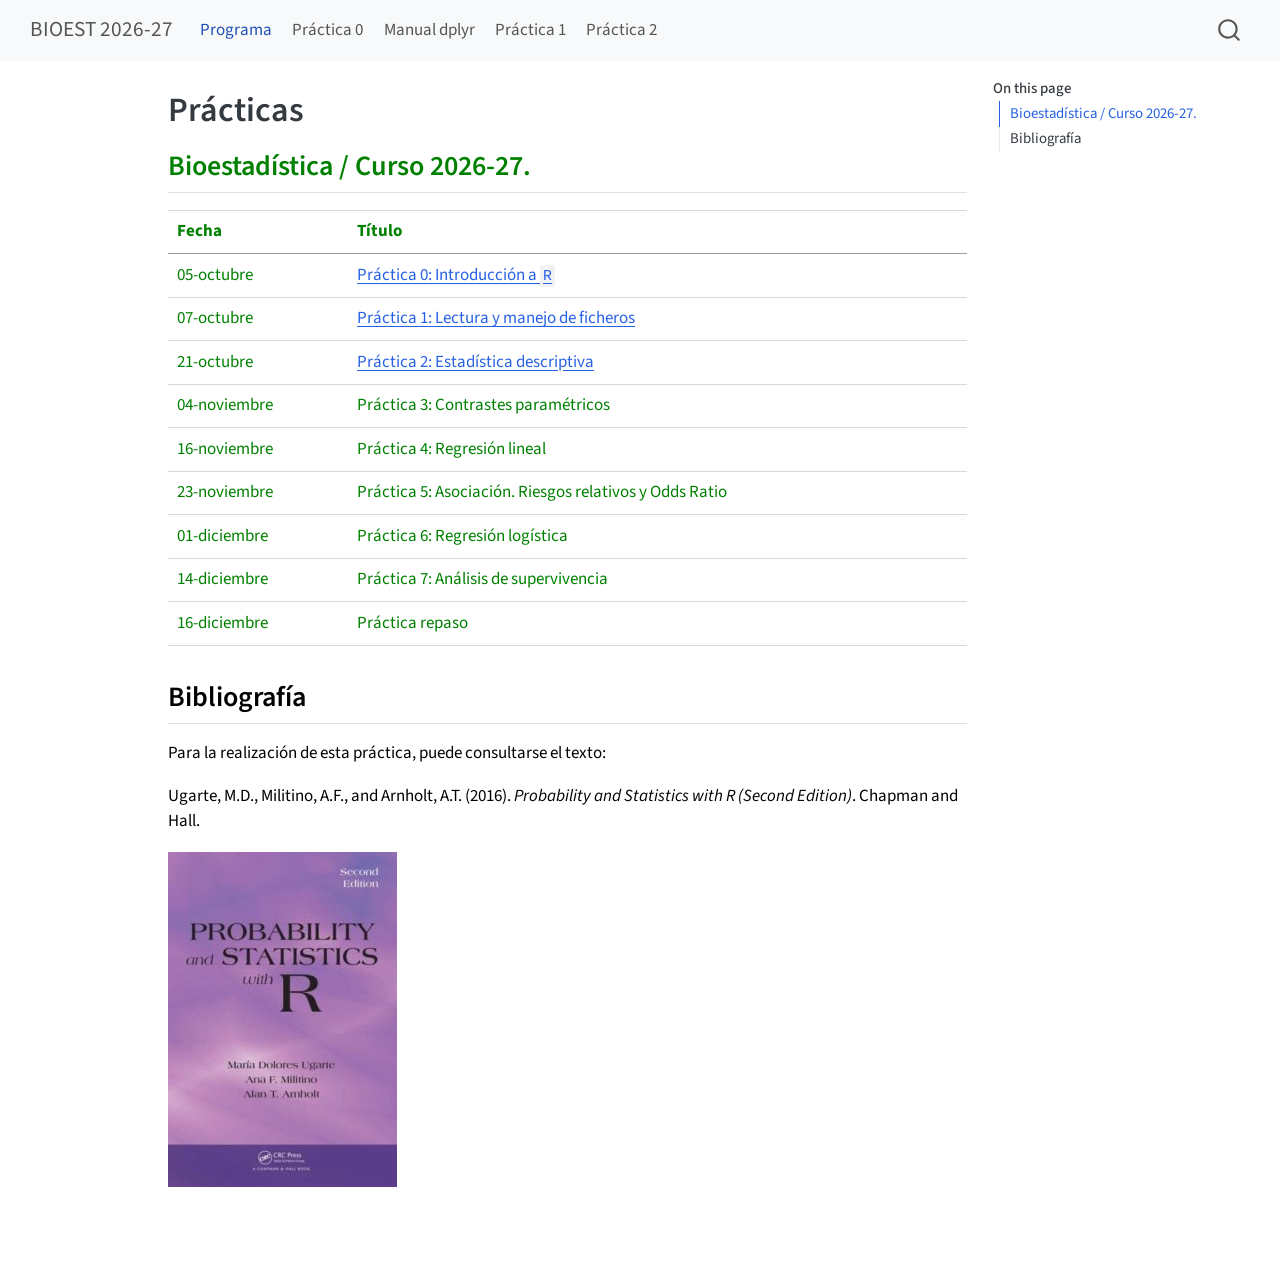
==== docs/index.html @ a9357bb7 "P2: Soluciones completas" ====
<!DOCTYPE html>
<html xmlns="http://www.w3.org/1999/xhtml" lang="en" xml:lang="en"><head>

<meta charset="utf-8">
<meta name="generator" content="quarto-1.9.38">

<meta name="viewport" content="width=device-width, initial-scale=1.0, user-scalable=yes">


<title>Prácticas – BIOEST 2026-27</title>
<style>
/* Default styles provided by pandoc.
** See https://pandoc.org/MANUAL.html#variables-for-html for config info.
*/
code{white-space: pre-wrap;}
span.smallcaps{font-variant: small-caps;}
div.columns{display: flex; gap: min(4vw, 1.5em);}
div.column{flex: auto; overflow-x: auto;}
div.hanging-indent{margin-left: 1.5em; text-indent: -1.5em;}
ul.task-list{list-style: none;}
ul.task-list li input[type="checkbox"] {
  width: 0.8em;
  margin: 0 0.8em 0.2em -1em; /* quarto-specific, see https://github.com/quarto-dev/quarto-cli/issues/4556 */ 
  vertical-align: middle;
}
</style>


<script src="site_libs/quarto-nav/quarto-nav.js"></script>
<script src="site_libs/quarto-nav/headroom.min.js"></script>
<script src="site_libs/clipboard/clipboard.min.js"></script>
<script src="site_libs/quarto-search/autocomplete.umd.js"></script>
<script src="site_libs/quarto-search/fuse.min.js"></script>
<script src="site_libs/quarto-search/quarto-search.js"></script>
<meta name="quarto:offset" content="./">
<script src="site_libs/quarto-html/quarto.js" type="module"></script>
<script src="site_libs/quarto-html/tabsets/tabsets.js" type="module"></script>
<script src="site_libs/quarto-html/popper.min.js"></script>
<script src="site_libs/quarto-html/tippy.umd.min.js"></script>
<script src="site_libs/quarto-html/anchor.min.js"></script>
<link href="site_libs/quarto-html/tippy.css" rel="stylesheet">
<link href="site_libs/quarto-html/quarto-syntax-highlighting-15634bcf2e68342d4ad2dfa704d543f6.css" rel="stylesheet" id="quarto-text-highlighting-styles">
<script src="site_libs/bootstrap/bootstrap.min.js"></script>
<link href="site_libs/bootstrap/bootstrap-icons.css" rel="stylesheet">
<link href="site_libs/bootstrap/bootstrap-a0f9fd0d421825b736dc1bbcbcba2219.min.css" rel="stylesheet" append-hash="true" id="quarto-bootstrap" data-mode="light">
<script id="quarto-search-options" type="application/json">{
  "location": "navbar",
  "copy-button": false,
  "collapse-after": 3,
  "panel-placement": "end",
  "type": "overlay",
  "limit": 50,
  "keyboard-shortcut": [
    "f",
    "/",
    "s"
  ],
  "show-item-context": false,
  "language": {
    "search-no-results-text": "No results",
    "search-matching-documents-text": "matching documents",
    "search-copy-link-title": "Copy link to search",
    "search-hide-matches-text": "Hide additional matches",
    "search-more-match-text": "more match in this document",
    "search-more-matches-text": "more matches in this document",
    "search-clear-button-title": "Clear",
    "search-text-placeholder": "",
    "search-detached-cancel-button-title": "Cancel",
    "search-submit-button-title": "Submit",
    "search-label": "Search"
  }
}</script>


<link rel="stylesheet" href="styles.css">
</head>

<body class="nav-fixed quarto-light">

<div id="quarto-search-results"></div>
  <header id="quarto-header" class="headroom fixed-top">
    <nav class="navbar navbar-expand-lg " data-bs-theme="dark">
      <div class="navbar-container container-fluid">
      <div class="navbar-brand-container mx-auto">
    <a class="navbar-brand" href="./index.html">
    <span class="navbar-title">BIOEST 2026-27</span>
    </a>
  </div>
            <div id="quarto-search" class="" title="Search"></div>
          <button class="navbar-toggler" type="button" data-bs-toggle="collapse" data-bs-target="#navbarCollapse" aria-controls="navbarCollapse" role="menu" aria-expanded="false" aria-label="Toggle navigation" onclick="if (window.quartoToggleHeadroom) { window.quartoToggleHeadroom(); }">
  <span class="navbar-toggler-icon"></span>
</button>
          <div class="collapse navbar-collapse" id="navbarCollapse">
            <ul class="navbar-nav navbar-nav-scroll me-auto">
  <li class="nav-item">
    <a class="nav-link active" href="./index.html" aria-current="page"> 
<span class="menu-text">Programa</span></a>
  </li>  
  <li class="nav-item">
    <a class="nav-link" href="./Practica0.html"> 
<span class="menu-text">Práctica 0</span></a>
  </li>  
  <li class="nav-item">
    <a class="nav-link" href="./Manual_dplyr.html"> 
<span class="menu-text">Manual dplyr</span></a>
  </li>  
  <li class="nav-item">
    <a class="nav-link" href="./Practica1.html"> 
<span class="menu-text">Práctica 1</span></a>
  </li>  
  <li class="nav-item">
    <a class="nav-link" href="./Practica2.html"> 
<span class="menu-text">Práctica 2</span></a>
  </li>  
</ul>
          </div> <!-- /navcollapse -->
            <div class="quarto-navbar-tools">
</div>
      </div> <!-- /container-fluid -->
    </nav>
</header>
<!-- content -->
<div id="quarto-content" class="quarto-container page-columns page-rows-contents page-layout-article page-navbar">
<!-- sidebar -->
<!-- margin-sidebar -->
    <div id="quarto-margin-sidebar" class="sidebar margin-sidebar">
        <nav id="TOC" role="doc-toc" class="toc-active">
    <h2 id="toc-title">On this page</h2>
   
  <ul>
  <li><a href="#bioestadística-curso-2026-27." id="toc-bioestadística-curso-2026-27." class="nav-link active" data-scroll-target="#bioestadística-curso-2026-27.">Bioestadística / Curso 2026-27.</a></li>
  <li><a href="#bibliografía" id="toc-bibliografía" class="nav-link" data-scroll-target="#bibliografía">Bibliografía</a></li>
  </ul>
</nav>
    </div>
<!-- main -->
<main class="content" id="quarto-document-content">

<header id="title-block-header" class="quarto-title-block default">
<div class="quarto-title">
<h1 class="title">Prácticas</h1>
</div>



<div class="quarto-title-meta">

    
  
    
  </div>
  


</header>


<section id="bioestadística-curso-2026-27." class="level2" style="color: green">
<h2 style="color: green" class="anchored" data-anchor-id="bioestadística-curso-2026-27.">Bioestadística / Curso 2026-27.</h2>
<table class="caption-top table">
<thead>
<tr class="header">
<th>Fecha</th>
<th>Título</th>
</tr>
</thead>
<tbody>
<tr class="odd">
<td>05-octubre</td>
<td><a href="./Practica0.html">Práctica 0: Introducción a <code>R</code></a></td>
</tr>
<tr class="even">
<td>07-octubre</td>
<td><a href="./Practica1.html">Práctica 1: Lectura y manejo de ficheros</a></td>
</tr>
<tr class="odd">
<td>21-octubre</td>
<td><a href="./Practica2.html">Práctica 2: Estadística descriptiva</a></td>
</tr>
<tr class="even">
<td>04-noviembre</td>
<td>Práctica 3: Contrastes paramétricos</td>
</tr>
<tr class="odd">
<td>16-noviembre</td>
<td>Práctica 4: Regresión lineal</td>
</tr>
<tr class="even">
<td>23-noviembre</td>
<td>Práctica 5: Asociación. Riesgos relativos y Odds Ratio</td>
</tr>
<tr class="odd">
<td>01-diciembre</td>
<td>Práctica 6: Regresión logística</td>
</tr>
<tr class="even">
<td>14-diciembre</td>
<td>Práctica 7: Análisis de supervivencia</td>
</tr>
<tr class="odd">
<td>16-diciembre</td>
<td>Práctica repaso</td>
</tr>
</tbody>
</table>
</section>
<section id="bibliografía" class="level2" style="color: black">
<h2 style="color: black" class="anchored" data-anchor-id="bibliografía">Bibliografía</h2>
<p>Para la realización de esta práctica, puede consultarse el texto:</p>
<p>Ugarte, M.D., Militino, A.F., and Arnholt, A.T. (2016). <em>Probability and Statistics with R (Second Edition)</em>. Chapman and Hall.</p>
<p><img src="img/PASWR2.jpg" class="img-fluid"></p>


</section>

</main> <!-- /main -->
<script id="quarto-html-after-body" type="application/javascript">
  window.document.addEventListener("DOMContentLoaded", function (event) {
    const icon = "";
    const anchorJS = new window.AnchorJS();
    anchorJS.options = {
      placement: 'right',
      icon: icon
    };
    anchorJS.add('.anchored');
    const isCodeAnnotation = (el) => {
      for (const clz of el.classList) {
        if (clz.startsWith('code-annotation-')) {                     
          return true;
        }
      }
      return false;
    }
    const onCopySuccess = function(e) {
      // button target
      const button = e.trigger;
      // don't keep focus
      button.blur();
      // flash "checked"
      button.classList.add('code-copy-button-checked');
      var currentTitle = button.getAttribute("title");
      button.setAttribute("title", "Copied!");
      let tooltip;
      if (window.bootstrap) {
        button.setAttribute("data-bs-toggle", "tooltip");
        button.setAttribute("data-bs-placement", "left");
        button.setAttribute("data-bs-title", "Copied!");
        tooltip = new bootstrap.Tooltip(button, 
          { trigger: "manual", 
            customClass: "code-copy-button-tooltip",
            offset: [0, -8]});
        tooltip.show();    
      }
      setTimeout(function() {
        if (tooltip) {
          tooltip.hide();
          button.removeAttribute("data-bs-title");
          button.removeAttribute("data-bs-toggle");
          button.removeAttribute("data-bs-placement");
        }
        button.setAttribute("title", currentTitle);
        button.classList.remove('code-copy-button-checked');
      }, 1000);
      // clear code selection
      e.clearSelection();
    }
    const getTextToCopy = function(trigger) {
      const outerScaffold = trigger.parentElement.cloneNode(true);
      const codeEl = outerScaffold.querySelector('code');
      for (const childEl of codeEl.children) {
        if (isCodeAnnotation(childEl)) {
          childEl.remove();
        }
      }
      return codeEl.innerText;
    }
    const clipboard = new window.ClipboardJS('.code-copy-button:not([data-in-quarto-modal])', {
      text: getTextToCopy
    });
    clipboard.on('success', onCopySuccess);
    if (window.document.getElementById('quarto-embedded-source-code-modal')) {
      const clipboardModal = new window.ClipboardJS('.code-copy-button[data-in-quarto-modal]', {
        text: getTextToCopy,
        container: window.document.getElementById('quarto-embedded-source-code-modal')
      });
      clipboardModal.on('success', onCopySuccess);
    }
      var localhostRegex = new RegExp(/^(?:http|https):\/\/localhost\:?[0-9]*\//);
      var mailtoRegex = new RegExp(/^mailto:/);
        var filterRegex = new RegExp('/' + window.location.host + '/');
      var isInternal = (href) => {
          return filterRegex.test(href) || localhostRegex.test(href) || mailtoRegex.test(href);
      }
      // Inspect non-navigation links and adorn them if external
     var links = window.document.querySelectorAll('a[href]:not(.nav-link):not(.navbar-brand):not(.toc-action):not(.sidebar-link):not(.sidebar-item-toggle):not(.pagination-link):not(.no-external):not([aria-hidden]):not(.dropdown-item):not(.quarto-navigation-tool):not(.about-link)');
      for (var i=0; i<links.length; i++) {
        const link = links[i];
        if (!isInternal(link.href)) {
          // undo the damage that might have been done by quarto-nav.js in the case of
          // links that we want to consider external
          if (link.dataset.originalHref !== undefined) {
            link.href = link.dataset.originalHref;
          }
            // target, if specified
            link.setAttribute("target", "_blank");
            if (link.getAttribute("rel") === null) {
              link.setAttribute("rel", "noopener");
            }
        }
      }
    function tippyHover(el, contentFn, onTriggerFn, onUntriggerFn) {
      const config = {
        allowHTML: true,
        maxWidth: 500,
        delay: 100,
        arrow: false,
        appendTo: function(el) {
            return el.parentElement;
        },
        interactive: true,
        interactiveBorder: 10,
        theme: 'quarto',
        placement: 'bottom-start',
      };
      if (contentFn) {
        config.content = contentFn;
      }
      if (onTriggerFn) {
        config.onTrigger = onTriggerFn;
      }
      if (onUntriggerFn) {
        config.onUntrigger = onUntriggerFn;
      }
      window.tippy(el, config); 
    }
    const noterefs = window.document.querySelectorAll('a[role="doc-noteref"]');
    for (var i=0; i<noterefs.length; i++) {
      const ref = noterefs[i];
      tippyHover(ref, function() {
        // use id or data attribute instead here
        let href = ref.getAttribute('data-footnote-href') || ref.getAttribute('href');
        try { href = new URL(href).hash; } catch {}
        const id = href.replace(/^#\/?/, "");
        const note = window.document.getElementById(id);
        if (note) {
          return note.innerHTML;
        } else {
          return "";
        }
      });
    }
    const xrefs = window.document.querySelectorAll('a.quarto-xref');
    const processXRef = (id, note) => {
      // Strip column container classes
      const stripColumnClz = (el) => {
        el.classList.remove("page-full", "page-columns");
        if (el.children) {
          for (const child of el.children) {
            stripColumnClz(child);
          }
        }
      }
      stripColumnClz(note)
      if (id === null || id.startsWith('sec-')) {
        // Special case sections, only their first couple elements
        const container = document.createElement("div");
        if (note.children && note.children.length > 2) {
          container.appendChild(note.children[0].cloneNode(true));
          for (let i = 1; i < note.children.length; i++) {
            const child = note.children[i];
            if (child.tagName === "P" && child.innerText === "") {
              continue;
            } else {
              container.appendChild(child.cloneNode(true));
              break;
            }
          }
          if (window.Quarto?.typesetMath) {
            window.Quarto.typesetMath(container);
          }
          return container.innerHTML
        } else {
          if (window.Quarto?.typesetMath) {
            window.Quarto.typesetMath(note);
          }
          return note.innerHTML;
        }
      } else {
        // Remove any anchor links if they are present
        const anchorLink = note.querySelector('a.anchorjs-link');
        if (anchorLink) {
          anchorLink.remove();
        }
        if (window.Quarto?.typesetMath) {
          window.Quarto.typesetMath(note);
        }
        if (note.classList.contains("callout")) {
          return note.outerHTML;
        } else {
          return note.innerHTML;
        }
      }
    }
    for (var i=0; i<xrefs.length; i++) {
      const xref = xrefs[i];
      tippyHover(xref, undefined, function(instance) {
        instance.disable();
        let url = xref.getAttribute('href');
        let hash = undefined; 
        if (url.startsWith('#')) {
          hash = url;
        } else {
          try { hash = new URL(url).hash; } catch {}
        }
        if (hash) {
          const id = hash.replace(/^#\/?/, "");
          const note = window.document.getElementById(id);
          if (note !== null) {
            try {
              const html = processXRef(id, note.cloneNode(true));
              instance.setContent(html);
            } finally {
              instance.enable();
              instance.show();
            }
          } else {
            // See if we can fetch this
            fetch(url.split('#')[0])
            .then(res => res.text())
            .then(html => {
              const parser = new DOMParser();
              const htmlDoc = parser.parseFromString(html, "text/html");
              const note = htmlDoc.getElementById(id);
              if (note !== null) {
                const html = processXRef(id, note);
                instance.setContent(html);
              } 
            }).finally(() => {
              instance.enable();
              instance.show();
            });
          }
        } else {
          // See if we can fetch a full url (with no hash to target)
          // This is a special case and we should probably do some content thinning / targeting
          fetch(url)
          .then(res => res.text())
          .then(html => {
            const parser = new DOMParser();
            const htmlDoc = parser.parseFromString(html, "text/html");
            const note = htmlDoc.querySelector('main.content');
            if (note !== null) {
              // This should only happen for chapter cross references
              // (since there is no id in the URL)
              // remove the first header
              if (note.children.length > 0 && note.children[0].tagName === "HEADER") {
                note.children[0].remove();
              }
              const html = processXRef(null, note);
              instance.setContent(html);
            } 
          }).finally(() => {
            instance.enable();
            instance.show();
          });
        }
      }, function(instance) {
      });
    }
        let selectedAnnoteEl;
        const selectorForAnnotation = ( cell, annotation) => {
          let cellAttr = 'data-code-cell="' + cell + '"';
          let lineAttr = 'data-code-annotation="' +  annotation + '"';
          const selector = 'span[' + cellAttr + '][' + lineAttr + ']';
          return selector;
        }
        const selectCodeLines = (annoteEl) => {
          const doc = window.document;
          const targetCell = annoteEl.getAttribute("data-target-cell");
          const targetAnnotation = annoteEl.getAttribute("data-target-annotation");
          const annoteSpan = window.document.querySelector(selectorForAnnotation(targetCell, targetAnnotation));
          const lines = annoteSpan.getAttribute("data-code-lines").split(",");
          const lineIds = lines.map((line) => {
            return targetCell + "-" + line;
          })
          let top = null;
          let height = null;
          let parent = null;
          if (lineIds.length > 0) {
              //compute the position of the single el (top and bottom and make a div)
              const el = window.document.getElementById(lineIds[0]);
              top = el.offsetTop;
              height = el.offsetHeight;
              parent = el.parentElement.parentElement;
            if (lineIds.length > 1) {
              const lastEl = window.document.getElementById(lineIds[lineIds.length - 1]);
              const bottom = lastEl.offsetTop + lastEl.offsetHeight;
              height = bottom - top;
            }
            if (top !== null && height !== null && parent !== null) {
              // cook up a div (if necessary) and position it 
              let div = window.document.getElementById("code-annotation-line-highlight");
              if (div === null) {
                div = window.document.createElement("div");
                div.setAttribute("id", "code-annotation-line-highlight");
                div.style.position = 'absolute';
                parent.appendChild(div);
              }
              div.style.top = top - 2 + "px";
              div.style.height = height + 4 + "px";
              div.style.left = 0;
              let gutterDiv = window.document.getElementById("code-annotation-line-highlight-gutter");
              if (gutterDiv === null) {
                gutterDiv = window.document.createElement("div");
                gutterDiv.setAttribute("id", "code-annotation-line-highlight-gutter");
                gutterDiv.style.position = 'absolute';
                const codeCell = window.document.getElementById(targetCell);
                const gutter = codeCell.querySelector('.code-annotation-gutter');
                gutter.appendChild(gutterDiv);
              }
              gutterDiv.style.top = top - 2 + "px";
              gutterDiv.style.height = height + 4 + "px";
            }
            selectedAnnoteEl = annoteEl;
          }
        };
        const unselectCodeLines = () => {
          const elementsIds = ["code-annotation-line-highlight", "code-annotation-line-highlight-gutter"];
          elementsIds.forEach((elId) => {
            const div = window.document.getElementById(elId);
            if (div) {
              div.remove();
            }
          });
          selectedAnnoteEl = undefined;
        };
          // Handle positioning of the toggle
      window.addEventListener(
        "resize",
        throttle(() => {
          elRect = undefined;
          if (selectedAnnoteEl) {
            selectCodeLines(selectedAnnoteEl);
          }
        }, 10)
      );
      function throttle(fn, ms) {
      let throttle = false;
      let timer;
        return (...args) => {
          if(!throttle) { // first call gets through
              fn.apply(this, args);
              throttle = true;
          } else { // all the others get throttled
              if(timer) clearTimeout(timer); // cancel #2
              timer = setTimeout(() => {
                fn.apply(this, args);
                timer = throttle = false;
              }, ms);
          }
        };
      }
        // Attach click handler to the DT
        const annoteDls = window.document.querySelectorAll('dt[data-target-cell]');
        for (const annoteDlNode of annoteDls) {
          annoteDlNode.addEventListener('click', (event) => {
            const clickedEl = event.target;
            if (clickedEl !== selectedAnnoteEl) {
              unselectCodeLines();
              const activeEl = window.document.querySelector('dt[data-target-cell].code-annotation-active');
              if (activeEl) {
                activeEl.classList.remove('code-annotation-active');
              }
              selectCodeLines(clickedEl);
              clickedEl.classList.add('code-annotation-active');
            } else {
              // Unselect the line
              unselectCodeLines();
              clickedEl.classList.remove('code-annotation-active');
            }
          });
        }
    const findCites = (el) => {
      const parentEl = el.parentElement;
      if (parentEl) {
        const cites = parentEl.dataset.cites;
        if (cites) {
          return {
            el,
            cites: cites.split(' ')
          };
        } else {
          return findCites(el.parentElement)
        }
      } else {
        return undefined;
      }
    };
    var bibliorefs = window.document.querySelectorAll('a[role="doc-biblioref"]');
    for (var i=0; i<bibliorefs.length; i++) {
      const ref = bibliorefs[i];
      const citeInfo = findCites(ref);
      if (citeInfo) {
        tippyHover(citeInfo.el, function() {
          var popup = window.document.createElement('div');
          citeInfo.cites.forEach(function(cite) {
            var citeDiv = window.document.createElement('div');
            citeDiv.classList.add('hanging-indent');
            citeDiv.classList.add('csl-entry');
            var biblioDiv = window.document.getElementById('ref-' + cite);
            if (biblioDiv) {
              citeDiv.innerHTML = biblioDiv.innerHTML;
            }
            popup.appendChild(citeDiv);
          });
          return popup.innerHTML;
        });
      }
    }
  });
  </script>
</div> <!-- /content -->




</body></html>
---- docs/site_libs/quarto-html/tippy.css ----
.tippy-box[data-animation=fade][data-state=hidden]{opacity:0}[data-tippy-root]{max-width:calc(100vw - 10px)}.tippy-box{position:relative;background-color:#333;color:#fff;border-radius:4px;font-size:14px;line-height:1.4;white-space:normal;outline:0;transition-property:transform,visibility,opacity}.tippy-box[data-placement^=top]>.tippy-arrow{bottom:0}.tippy-box[data-placement^=top]>.tippy-arrow:before{bottom:-7px;left:0;border-width:8px 8px 0;border-top-color:initial;transform-origin:center top}.tippy-box[data-placement^=bottom]>.tippy-arrow{top:0}.tippy-box[data-placement^=bottom]>.tippy-arrow:before{top:-7px;left:0;border-width:0 8px 8px;border-bottom-color:initial;transform-origin:center bottom}.tippy-box[data-placement^=left]>.tippy-arrow{right:0}.tippy-box[data-placement^=left]>.tippy-arrow:before{border-width:8px 0 8px 8px;border-left-color:initial;right:-7px;transform-origin:center left}.tippy-box[data-placement^=right]>.tippy-arrow{left:0}.tippy-box[data-placement^=right]>.tippy-arrow:before{left:-7px;border-width:8px 8px 8px 0;border-right-color:initial;transform-origin:center right}.tippy-box[data-inertia][data-state=visible]{transition-timing-function:cubic-bezier(.54,1.5,.38,1.11)}.tippy-arrow{width:16px;height:16px;color:#333}.tippy-arrow:before{content:"";position:absolute;border-color:transparent;border-style:solid}.tippy-content{position:relative;padding:5px 9px;z-index:1}
---- docs/site_libs/quarto-html/quarto-syntax-highlighting-15634bcf2e68342d4ad2dfa704d543f6.css ----
/* quarto syntax highlight colors */
:root {
  --quarto-hl-ot-color: #003B4F;
  --quarto-hl-at-color: #657422;
  --quarto-hl-ss-color: #20794D;
  --quarto-hl-an-color: #5E5E5E;
  --quarto-hl-fu-color: #4758AB;
  --quarto-hl-st-color: #20794D;
  --quarto-hl-cf-color: #003B4F;
  --quarto-hl-op-color: #5E5E5E;
  --quarto-hl-er-color: #AD0000;
  --quarto-hl-bn-color: #AD0000;
  --quarto-hl-al-color: #AD0000;
  --quarto-hl-va-color: #111111;
  --quarto-hl-bu-color: inherit;
  --quarto-hl-ex-color: inherit;
  --quarto-hl-pp-color: #AD0000;
  --quarto-hl-in-color: #5E5E5E;
  --quarto-hl-vs-color: #20794D;
  --quarto-hl-wa-color: #5E5E5E;
  --quarto-hl-do-color: #5E5E5E;
  --quarto-hl-im-color: #00769E;
  --quarto-hl-ch-color: #20794D;
  --quarto-hl-dt-color: #AD0000;
  --quarto-hl-fl-color: #AD0000;
  --quarto-hl-co-color: #5E5E5E;
  --quarto-hl-cv-color: #5E5E5E;
  --quarto-hl-cn-color: #8f5902;
  --quarto-hl-sc-color: #5E5E5E;
  --quarto-hl-dv-color: #AD0000;
  --quarto-hl-kw-color: #003B4F;
}

/* other quarto variables */
:root {
  --quarto-font-monospace: SFMono-Regular, Menlo, Monaco, Consolas, "Liberation Mono", "Courier New", monospace;
}

/* syntax highlight based on Pandoc's rules */
pre > code.sourceCode > span {
  color: #003B4F;
}

code.sourceCode > span {
  color: #003B4F;
}

div.sourceCode,
div.sourceCode pre.sourceCode {
  color: #003B4F;
}

/* Normal */
code span {
  color: #003B4F;
}

/* Alert */
code span.al {
  color: #AD0000;
  font-style: inherit;
}

/* Annotation */
code span.an {
  color: #5E5E5E;
  font-style: inherit;
}

/* Attribute */
code span.at {
  color: #657422;
  font-style: inherit;
}

/* BaseN */
code span.bn {
  color: #AD0000;
  font-style: inherit;
}

/* BuiltIn */
code span.bu {
  font-style: inherit;
}

/* ControlFlow */
code span.cf {
  color: #003B4F;
  font-weight: bold;
  font-style: inherit;
}

/* Char */
code span.ch {
  color: #20794D;
  font-style: inherit;
}

/* Constant */
code span.cn {
  color: #8f5902;
  font-style: inherit;
}

/* Comment */
code span.co {
  color: #5E5E5E;
  font-style: inherit;
}

/* CommentVar */
code span.cv {
  color: #5E5E5E;
  font-style: italic;
}

/* Documentation */
code span.do {
  color: #5E5E5E;
  font-style: italic;
}

/* DataType */
code span.dt {
  color: #AD0000;
  font-style: inherit;
}

/* DecVal */
code span.dv {
  color: #AD0000;
  font-style: inherit;
}

/* Error */
code span.er {
  color: #AD0000;
  font-style: inherit;
}

/* Extension */
code span.ex {
  font-style: inherit;
}

/* Float */
code span.fl {
  color: #AD0000;
  font-style: inherit;
}

/* Function */
code span.fu {
  color: #4758AB;
  font-style: inherit;
}

/* Import */
code span.im {
  color: #00769E;
  font-style: inherit;
}

/* Information */
code span.in {
  color: #5E5E5E;
  font-style: inherit;
}

/* Keyword */
code span.kw {
  color: #003B4F;
  font-weight: bold;
  font-style: inherit;
}

/* Operator */
code span.op {
  color: #5E5E5E;
  font-style: inherit;
}

/* Other */
code span.ot {
  color: #003B4F;
  font-style: inherit;
}

/* Preprocessor */
code span.pp {
  color: #AD0000;
  font-style: inherit;
}

/* SpecialChar */
code span.sc {
  color: #5E5E5E;
  font-style: inherit;
}

/* SpecialString */
code span.ss {
  color: #20794D;
  font-style: inherit;
}

/* String */
code span.st {
  color: #20794D;
  font-style: inherit;
}

/* Variable */
code span.va {
  color: #111111;
  font-style: inherit;
}

/* VerbatimString */
code span.vs {
  color: #20794D;
  font-style: inherit;
}

/* Warning */
code span.wa {
  color: #5E5E5E;
  font-style: italic;
}

.prevent-inlining {
  content: "</";
}

/*# sourceMappingURL=f23921c56f73e400b49028c9186a1aa0.css.map */
---- docs/styles.css ----
.cell-output-stdout {
  overflow-x: auto;
}
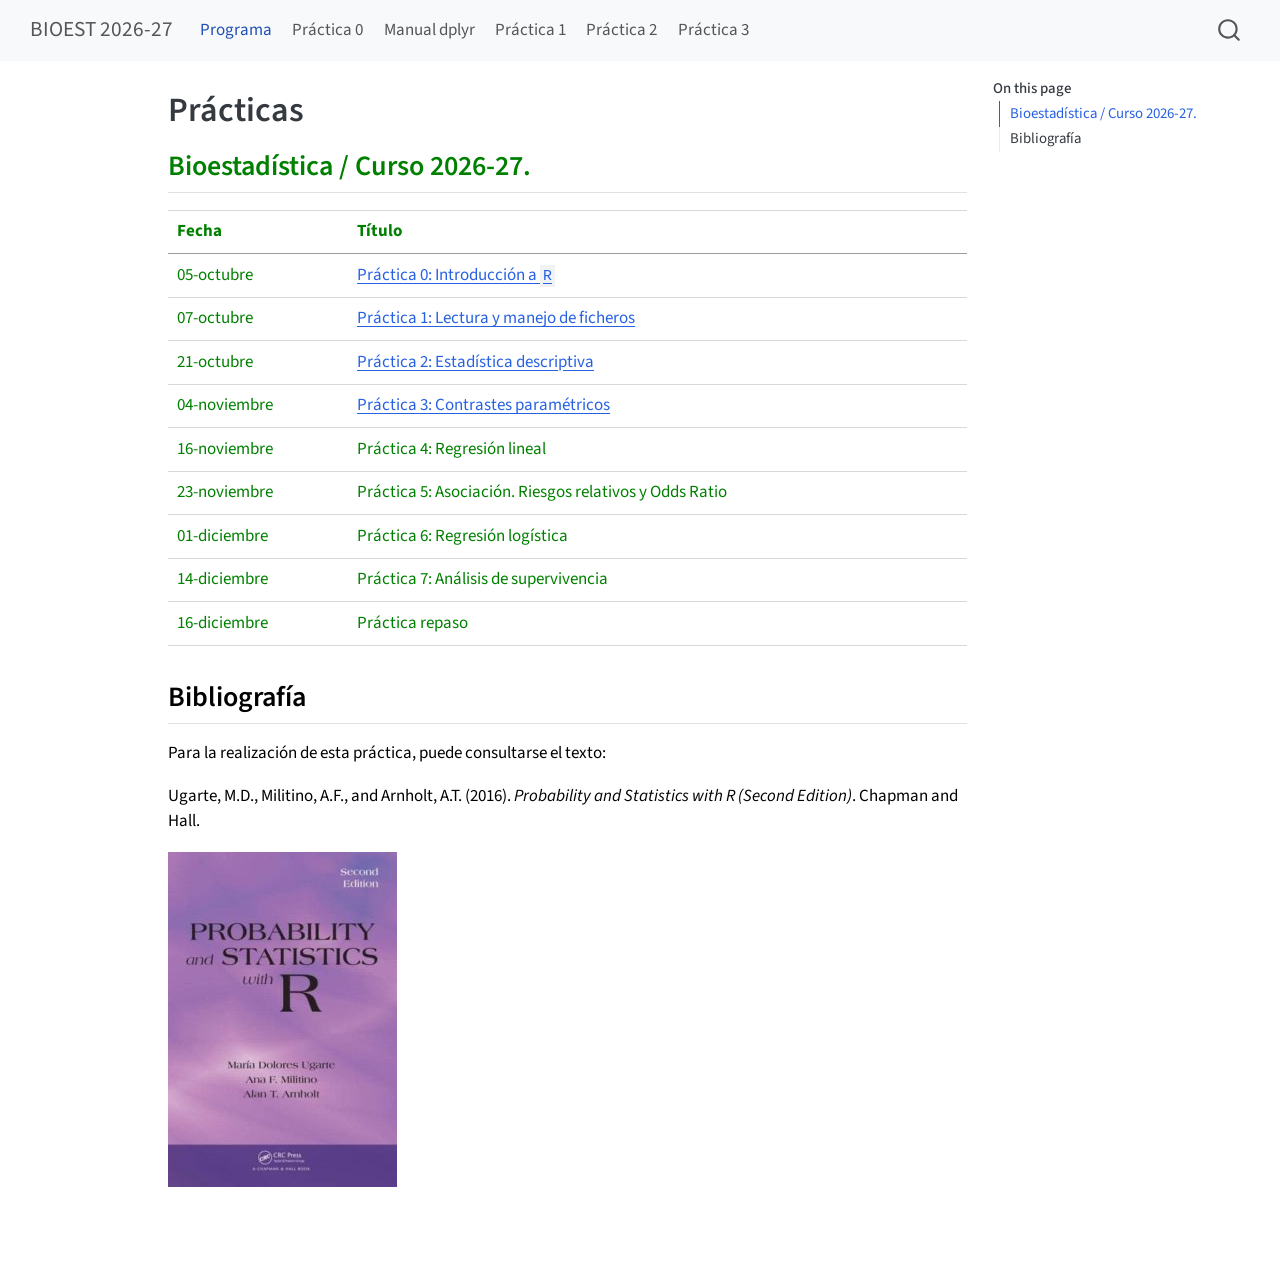
==== commit b13914f0: "P3: publicada" ====
--- a/docs/index.html
+++ b/docs/index.html
@@ -112,6 +112,10 @@
     <a class="nav-link" href="./Practica2.html"> 
 <span class="menu-text">Práctica 2</span></a>
   </li>  
+  <li class="nav-item">
+    <a class="nav-link" href="./Practica3.html"> 
+<span class="menu-text">Práctica 3</span></a>
+  </li>  
 </ul>
           </div> <!-- /navcollapse -->
             <div class="quarto-navbar-tools">
@@ -179,7 +183,7 @@
 </tr>
 <tr class="even">
 <td>04-noviembre</td>
-<td>Práctica 3: Contrastes paramétricos</td>
+<td><a href="./Practica3.html">Práctica 3: Contrastes paramétricos</a></td>
 </tr>
 <tr class="odd">
 <td>16-noviembre</td>
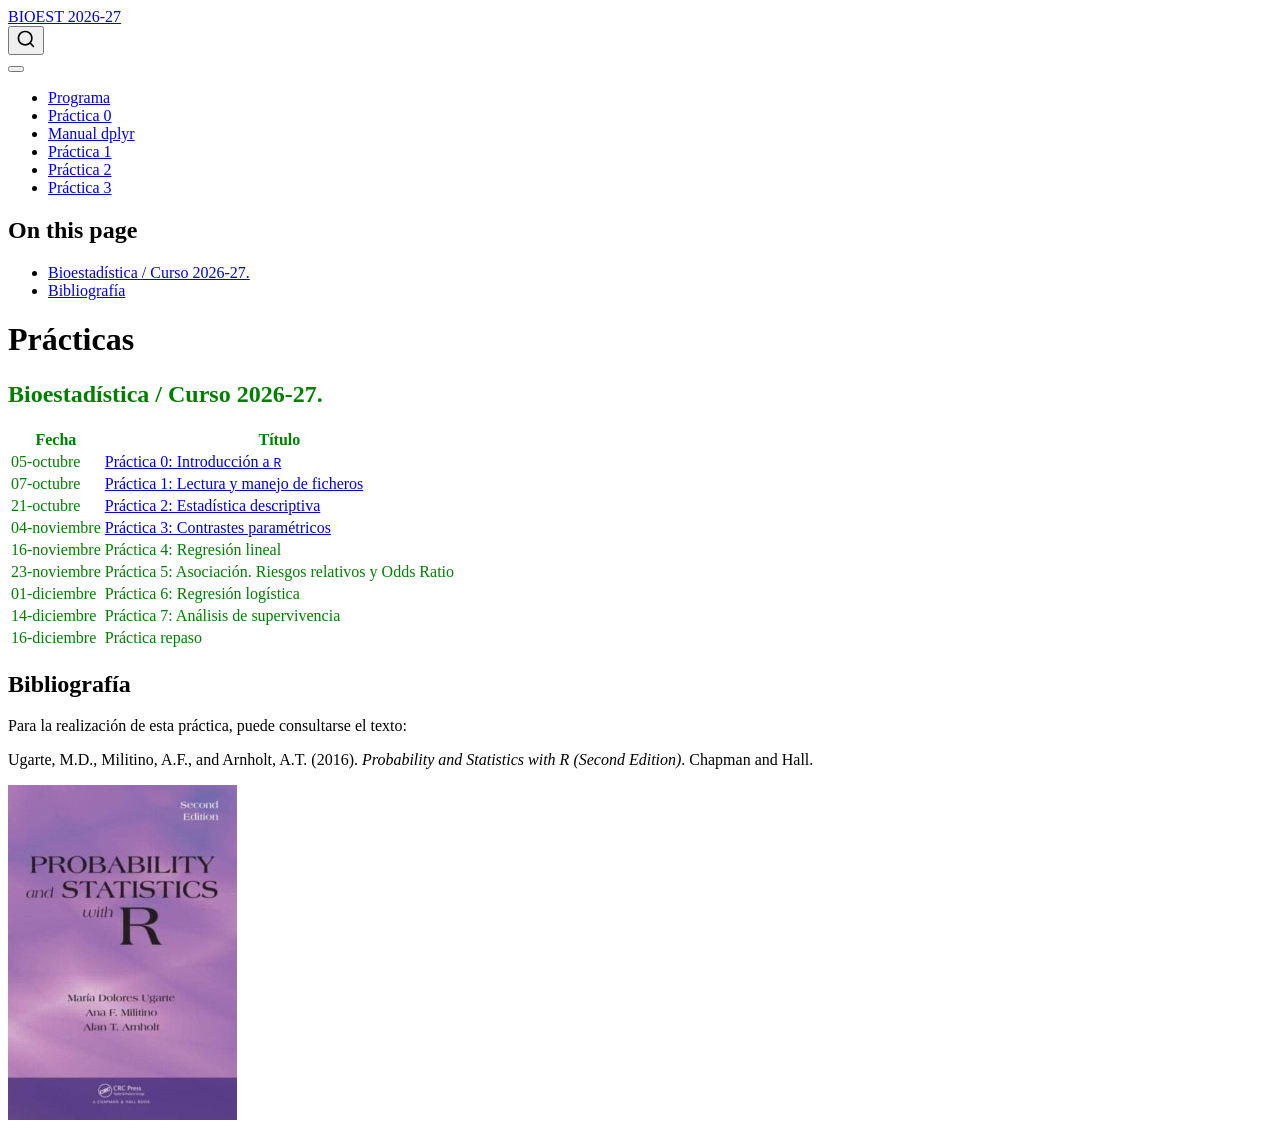
==== commit ef787d71: "P3: soluciones" ====
--- a/docs/index.html
+++ b/docs/index.html
@@ -2,7 +2,7 @@
 <html xmlns="http://www.w3.org/1999/xhtml" lang="en" xml:lang="en"><head>
 
 <meta charset="utf-8">
-<meta name="generator" content="quarto-1.9.38">
+<meta name="generator" content="quarto-1.10.18">
 
 <meta name="viewport" content="width=device-width, initial-scale=1.0, user-scalable=yes">
 
@@ -12,10 +12,13 @@
 /* Default styles provided by pandoc.
 ** See https://pandoc.org/MANUAL.html#variables-for-html for config info.
 */
-code{white-space: pre-wrap;}
 span.smallcaps{font-variant: small-caps;}
-div.columns{display: flex; gap: min(4vw, 1.5em);}
-div.column{flex: auto; overflow-x: auto;}
+div.columns{display: flex; gap: 1.5em;}
+div.column{flex: auto;}
+@media screen {
+div.columns{gap: min(4vw, 1.5em);}
+div.column{overflow-x: auto;}
+}
 div.hanging-indent{margin-left: 1.5em; text-indent: -1.5em;}
 ul.task-list{list-style: none;}
 ul.task-list li input[type="checkbox"] {
@@ -39,10 +42,10 @@
 <script src="site_libs/quarto-html/tippy.umd.min.js"></script>
 <script src="site_libs/quarto-html/anchor.min.js"></script>
 <link href="site_libs/quarto-html/tippy.css" rel="stylesheet">
-<link href="site_libs/quarto-html/quarto-syntax-highlighting-15634bcf2e68342d4ad2dfa704d543f6.css" rel="stylesheet" id="quarto-text-highlighting-styles">
+<link href="site_libs/quarto-html/quarto-syntax-highlighting-64a204ab8560d761af7679ceaba22944.css" rel="stylesheet" id="quarto-text-highlighting-styles">
 <script src="site_libs/bootstrap/bootstrap.min.js"></script>
 <link href="site_libs/bootstrap/bootstrap-icons.css" rel="stylesheet">
-<link href="site_libs/bootstrap/bootstrap-a0f9fd0d421825b736dc1bbcbcba2219.min.css" rel="stylesheet" append-hash="true" id="quarto-bootstrap" data-mode="light">
+<link href="site_libs/bootstrap/bootstrap-172ba59bd5e0b52282274ba0c0cc16fc.min.css" rel="stylesheet" append-hash="true" id="quarto-bootstrap" data-mode="light">
 <script id="quarto-search-options" type="application/json">{
   "location": "navbar",
   "copy-button": false,
--- a/docs/site_libs/quarto-html/quarto-syntax-highlighting-64a204ab8560d761af7679ceaba22944.css
+++ b/docs/site_libs/quarto-html/quarto-syntax-highlighting-64a204ab8560d761af7679ceaba22944.css
@@ -0,0 +1,236 @@
+/* quarto syntax highlight colors */
+:root {
+  --quarto-hl-ot-color: #003B4F;
+  --quarto-hl-at-color: #657422;
+  --quarto-hl-ss-color: #20794D;
+  --quarto-hl-an-color: #5E5E5E;
+  --quarto-hl-fu-color: #4758AB;
+  --quarto-hl-st-color: #20794D;
+  --quarto-hl-cf-color: #003B4F;
+  --quarto-hl-op-color: #5E5E5E;
+  --quarto-hl-er-color: #AD0000;
+  --quarto-hl-bn-color: #AD0000;
+  --quarto-hl-al-color: #AD0000;
+  --quarto-hl-va-color: #111111;
+  --quarto-hl-bu-color: inherit;
+  --quarto-hl-ex-color: inherit;
+  --quarto-hl-pp-color: #AD0000;
+  --quarto-hl-in-color: #5E5E5E;
+  --quarto-hl-vs-color: #20794D;
+  --quarto-hl-wa-color: #5E5E5E;
+  --quarto-hl-do-color: #5E5E5E;
+  --quarto-hl-im-color: #00769E;
+  --quarto-hl-ch-color: #20794D;
+  --quarto-hl-dt-color: #AD0000;
+  --quarto-hl-fl-color: #AD0000;
+  --quarto-hl-co-color: #5E5E5E;
+  --quarto-hl-cv-color: #5E5E5E;
+  --quarto-hl-cn-color: #8f5902;
+  --quarto-hl-sc-color: #5E5E5E;
+  --quarto-hl-dv-color: #AD0000;
+  --quarto-hl-kw-color: #003B4F;
+}
+
+/* other quarto variables */
+:root {
+  --quarto-font-monospace: SFMono-Regular, Menlo, Monaco, Consolas, "Liberation Mono", "Courier New", monospace;
+}
+
+/* syntax highlight based on Pandoc's rules */
+pre > code.sourceCode > span {
+  color: #003B4F;
+}
+
+code.sourceCode > span {
+  color: #003B4F;
+}
+
+div.sourceCode,
+div.sourceCode pre.sourceCode {
+  color: #003B4F;
+}
+
+/* Normal */
+code span {
+  color: #003B4F;
+}
+
+/* Alert */
+code span.al {
+  color: #AD0000;
+  font-style: inherit;
+}
+
+/* Annotation */
+code span.an {
+  color: #5E5E5E;
+  font-style: inherit;
+}
+
+/* Attribute */
+code span.at {
+  color: #657422;
+  font-style: inherit;
+}
+
+/* BaseN */
+code span.bn {
+  color: #AD0000;
+  font-style: inherit;
+}
+
+/* BuiltIn */
+code span.bu {
+  font-style: inherit;
+}
+
+/* ControlFlow */
+code span.cf {
+  color: #003B4F;
+  font-weight: bold;
+  font-style: inherit;
+}
+
+/* Char */
+code span.ch {
+  color: #20794D;
+  font-style: inherit;
+}
+
+/* Constant */
+code span.cn {
+  color: #8f5902;
+  font-style: inherit;
+}
+
+/* Comment */
+code span.co {
+  color: #5E5E5E;
+  font-style: inherit;
+}
+
+/* CommentVar */
+code span.cv {
+  color: #5E5E5E;
+  font-style: italic;
+}
+
+/* Documentation */
+code span.do {
+  color: #5E5E5E;
+  font-style: italic;
+}
+
+/* DataType */
+code span.dt {
+  color: #AD0000;
+  font-style: inherit;
+}
+
+/* DecVal */
+code span.dv {
+  color: #AD0000;
+  font-style: inherit;
+}
+
+/* Error */
+code span.er {
+  color: #AD0000;
+  font-style: inherit;
+}
+
+/* Extension */
+code span.ex {
+  font-style: inherit;
+}
+
+/* Float */
+code span.fl {
+  color: #AD0000;
+  font-style: inherit;
+}
+
+/* Function */
+code span.fu {
+  color: #4758AB;
+  font-style: inherit;
+}
+
+/* Import */
+code span.im {
+  color: #00769E;
+  font-style: inherit;
+}
+
+/* Information */
+code span.in {
+  color: #5E5E5E;
+  font-style: inherit;
+}
+
+/* Keyword */
+code span.kw {
+  color: #003B4F;
+  font-weight: bold;
+  font-style: inherit;
+}
+
+/* Operator */
+code span.op {
+  color: #5E5E5E;
+  font-style: inherit;
+}
+
+/* Other */
+code span.ot {
+  color: #003B4F;
+  font-style: inherit;
+}
+
+/* Preprocessor */
+code span.pp {
+  color: #AD0000;
+  font-style: inherit;
+}
+
+/* SpecialChar */
+code span.sc {
+  color: #5E5E5E;
+  font-style: inherit;
+}
+
+/* SpecialString */
+code span.ss {
+  color: #20794D;
+  font-style: inherit;
+}
+
+/* String */
+code span.st {
+  color: #20794D;
+  font-style: inherit;
+}
+
+/* Variable */
+code span.va {
+  color: #111111;
+  font-style: inherit;
+}
+
+/* VerbatimString */
+code span.vs {
+  color: #20794D;
+  font-style: inherit;
+}
+
+/* Warning */
+code span.wa {
+  color: #5E5E5E;
+  font-style: italic;
+}
+
+.prevent-inlining {
+  content: "</";
+}
+
+/*# sourceMappingURL=9d8d5bb603a83b8298b89080a598c93b.css.map */
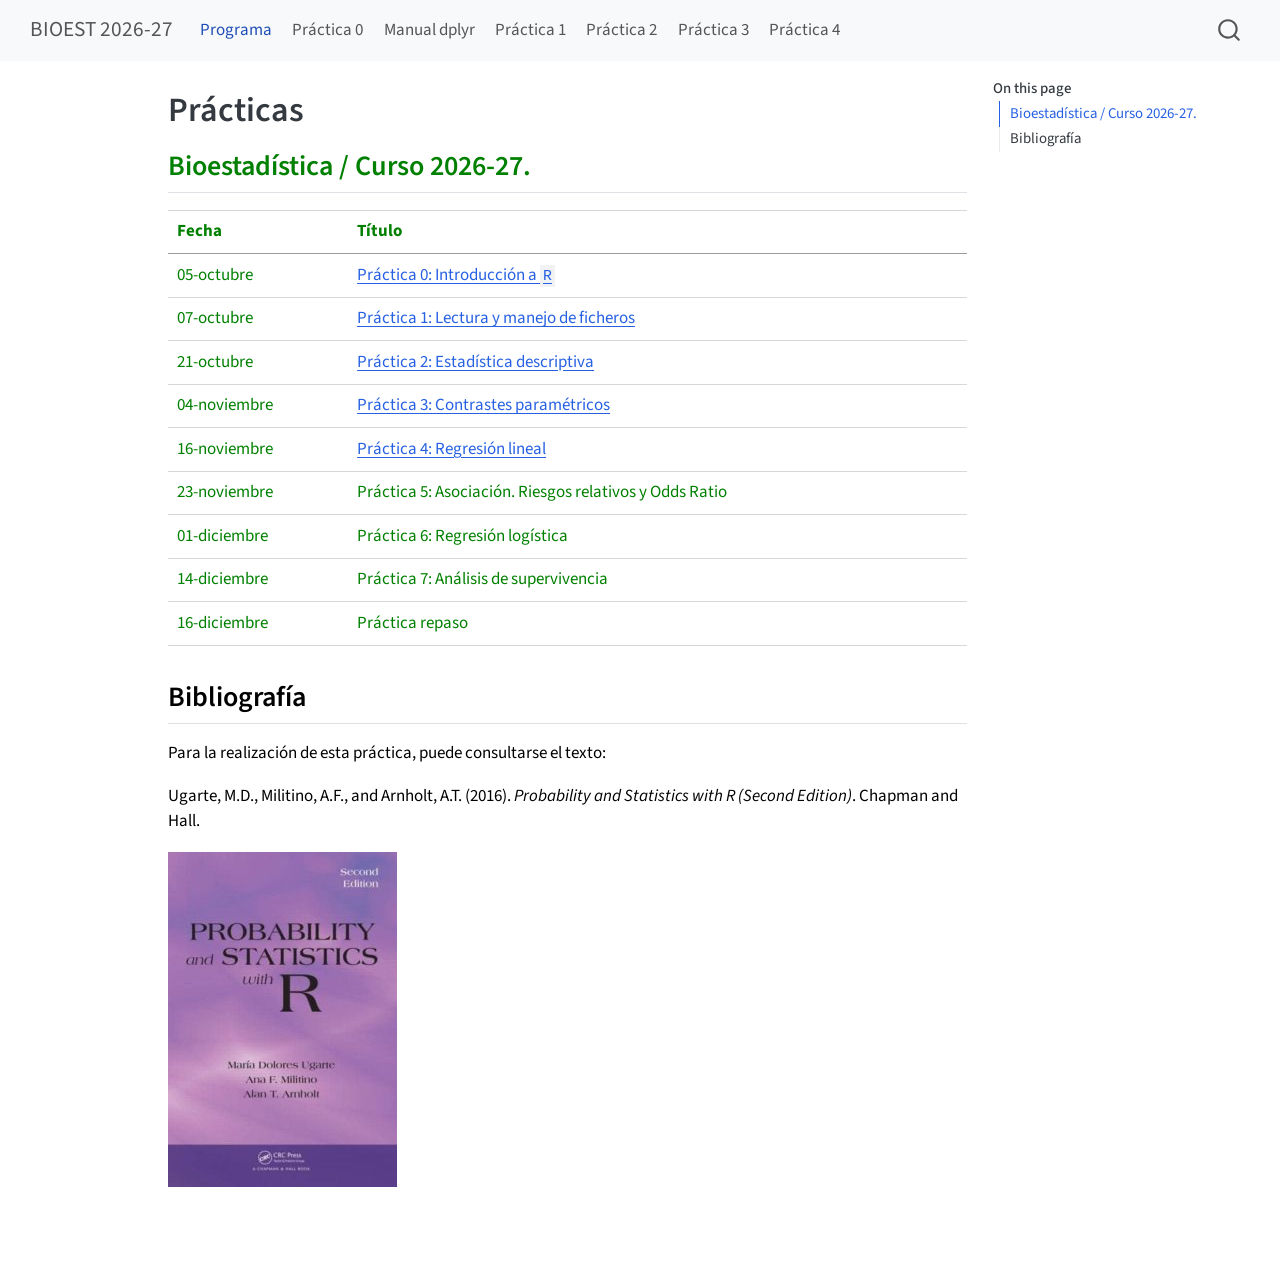
==== commit d57df797: "P4: publicada" ====
--- a/docs/index.html
+++ b/docs/index.html
@@ -2,7 +2,7 @@
 <html xmlns="http://www.w3.org/1999/xhtml" lang="en" xml:lang="en"><head>
 
 <meta charset="utf-8">
-<meta name="generator" content="quarto-1.10.18">
+<meta name="generator" content="quarto-1.9.38">
 
 <meta name="viewport" content="width=device-width, initial-scale=1.0, user-scalable=yes">
 
@@ -12,13 +12,10 @@
 /* Default styles provided by pandoc.
 ** See https://pandoc.org/MANUAL.html#variables-for-html for config info.
 */
+code{white-space: pre-wrap;}
 span.smallcaps{font-variant: small-caps;}
-div.columns{display: flex; gap: 1.5em;}
-div.column{flex: auto;}
-@media screen {
-div.columns{gap: min(4vw, 1.5em);}
-div.column{overflow-x: auto;}
-}
+div.columns{display: flex; gap: min(4vw, 1.5em);}
+div.column{flex: auto; overflow-x: auto;}
 div.hanging-indent{margin-left: 1.5em; text-indent: -1.5em;}
 ul.task-list{list-style: none;}
 ul.task-list li input[type="checkbox"] {
@@ -42,10 +39,10 @@
 <script src="site_libs/quarto-html/tippy.umd.min.js"></script>
 <script src="site_libs/quarto-html/anchor.min.js"></script>
 <link href="site_libs/quarto-html/tippy.css" rel="stylesheet">
-<link href="site_libs/quarto-html/quarto-syntax-highlighting-64a204ab8560d761af7679ceaba22944.css" rel="stylesheet" id="quarto-text-highlighting-styles">
+<link href="site_libs/quarto-html/quarto-syntax-highlighting-15634bcf2e68342d4ad2dfa704d543f6.css" rel="stylesheet" id="quarto-text-highlighting-styles">
 <script src="site_libs/bootstrap/bootstrap.min.js"></script>
 <link href="site_libs/bootstrap/bootstrap-icons.css" rel="stylesheet">
-<link href="site_libs/bootstrap/bootstrap-172ba59bd5e0b52282274ba0c0cc16fc.min.css" rel="stylesheet" append-hash="true" id="quarto-bootstrap" data-mode="light">
+<link href="site_libs/bootstrap/bootstrap-a0f9fd0d421825b736dc1bbcbcba2219.min.css" rel="stylesheet" append-hash="true" id="quarto-bootstrap" data-mode="light">
 <script id="quarto-search-options" type="application/json">{
   "location": "navbar",
   "copy-button": false,
@@ -119,6 +116,10 @@
     <a class="nav-link" href="./Practica3.html"> 
 <span class="menu-text">Práctica 3</span></a>
   </li>  
+  <li class="nav-item">
+    <a class="nav-link" href="./Practica4.html"> 
+<span class="menu-text">Práctica 4</span></a>
+  </li>  
 </ul>
           </div> <!-- /navcollapse -->
             <div class="quarto-navbar-tools">
@@ -190,7 +191,7 @@
 </tr>
 <tr class="odd">
 <td>16-noviembre</td>
-<td>Práctica 4: Regresión lineal</td>
+<td><a href="./Practica4.html">Práctica 4: Regresión lineal</a></td>
 </tr>
 <tr class="even">
 <td>23-noviembre</td>
--- a/docs/site_libs/quarto-html/quarto-syntax-highlighting-15634bcf2e68342d4ad2dfa704d543f6.css
+++ b/docs/site_libs/quarto-html/quarto-syntax-highlighting-15634bcf2e68342d4ad2dfa704d543f6.css
@@ -0,0 +1,236 @@
+/* quarto syntax highlight colors */
+:root {
+  --quarto-hl-ot-color: #003B4F;
+  --quarto-hl-at-color: #657422;
+  --quarto-hl-ss-color: #20794D;
+  --quarto-hl-an-color: #5E5E5E;
+  --quarto-hl-fu-color: #4758AB;
+  --quarto-hl-st-color: #20794D;
+  --quarto-hl-cf-color: #003B4F;
+  --quarto-hl-op-color: #5E5E5E;
+  --quarto-hl-er-color: #AD0000;
+  --quarto-hl-bn-color: #AD0000;
+  --quarto-hl-al-color: #AD0000;
+  --quarto-hl-va-color: #111111;
+  --quarto-hl-bu-color: inherit;
+  --quarto-hl-ex-color: inherit;
+  --quarto-hl-pp-color: #AD0000;
+  --quarto-hl-in-color: #5E5E5E;
+  --quarto-hl-vs-color: #20794D;
+  --quarto-hl-wa-color: #5E5E5E;
+  --quarto-hl-do-color: #5E5E5E;
+  --quarto-hl-im-color: #00769E;
+  --quarto-hl-ch-color: #20794D;
+  --quarto-hl-dt-color: #AD0000;
+  --quarto-hl-fl-color: #AD0000;
+  --quarto-hl-co-color: #5E5E5E;
+  --quarto-hl-cv-color: #5E5E5E;
+  --quarto-hl-cn-color: #8f5902;
+  --quarto-hl-sc-color: #5E5E5E;
+  --quarto-hl-dv-color: #AD0000;
+  --quarto-hl-kw-color: #003B4F;
+}
+
+/* other quarto variables */
+:root {
+  --quarto-font-monospace: SFMono-Regular, Menlo, Monaco, Consolas, "Liberation Mono", "Courier New", monospace;
+}
+
+/* syntax highlight based on Pandoc's rules */
+pre > code.sourceCode > span {
+  color: #003B4F;
+}
+
+code.sourceCode > span {
+  color: #003B4F;
+}
+
+div.sourceCode,
+div.sourceCode pre.sourceCode {
+  color: #003B4F;
+}
+
+/* Normal */
+code span {
+  color: #003B4F;
+}
+
+/* Alert */
+code span.al {
+  color: #AD0000;
+  font-style: inherit;
+}
+
+/* Annotation */
+code span.an {
+  color: #5E5E5E;
+  font-style: inherit;
+}
+
+/* Attribute */
+code span.at {
+  color: #657422;
+  font-style: inherit;
+}
+
+/* BaseN */
+code span.bn {
+  color: #AD0000;
+  font-style: inherit;
+}
+
+/* BuiltIn */
+code span.bu {
+  font-style: inherit;
+}
+
+/* ControlFlow */
+code span.cf {
+  color: #003B4F;
+  font-weight: bold;
+  font-style: inherit;
+}
+
+/* Char */
+code span.ch {
+  color: #20794D;
+  font-style: inherit;
+}
+
+/* Constant */
+code span.cn {
+  color: #8f5902;
+  font-style: inherit;
+}
+
+/* Comment */
+code span.co {
+  color: #5E5E5E;
+  font-style: inherit;
+}
+
+/* CommentVar */
+code span.cv {
+  color: #5E5E5E;
+  font-style: italic;
+}
+
+/* Documentation */
+code span.do {
+  color: #5E5E5E;
+  font-style: italic;
+}
+
+/* DataType */
+code span.dt {
+  color: #AD0000;
+  font-style: inherit;
+}
+
+/* DecVal */
+code span.dv {
+  color: #AD0000;
+  font-style: inherit;
+}
+
+/* Error */
+code span.er {
+  color: #AD0000;
+  font-style: inherit;
+}
+
+/* Extension */
+code span.ex {
+  font-style: inherit;
+}
+
+/* Float */
+code span.fl {
+  color: #AD0000;
+  font-style: inherit;
+}
+
+/* Function */
+code span.fu {
+  color: #4758AB;
+  font-style: inherit;
+}
+
+/* Import */
+code span.im {
+  color: #00769E;
+  font-style: inherit;
+}
+
+/* Information */
+code span.in {
+  color: #5E5E5E;
+  font-style: inherit;
+}
+
+/* Keyword */
+code span.kw {
+  color: #003B4F;
+  font-weight: bold;
+  font-style: inherit;
+}
+
+/* Operator */
+code span.op {
+  color: #5E5E5E;
+  font-style: inherit;
+}
+
+/* Other */
+code span.ot {
+  color: #003B4F;
+  font-style: inherit;
+}
+
+/* Preprocessor */
+code span.pp {
+  color: #AD0000;
+  font-style: inherit;
+}
+
+/* SpecialChar */
+code span.sc {
+  color: #5E5E5E;
+  font-style: inherit;
+}
+
+/* SpecialString */
+code span.ss {
+  color: #20794D;
+  font-style: inherit;
+}
+
+/* String */
+code span.st {
+  color: #20794D;
+  font-style: inherit;
+}
+
+/* Variable */
+code span.va {
+  color: #111111;
+  font-style: inherit;
+}
+
+/* VerbatimString */
+code span.vs {
+  color: #20794D;
+  font-style: inherit;
+}
+
+/* Warning */
+code span.wa {
+  color: #5E5E5E;
+  font-style: italic;
+}
+
+.prevent-inlining {
+  content: "</";
+}
+
+/*# sourceMappingURL=f23921c56f73e400b49028c9186a1aa0.css.map */
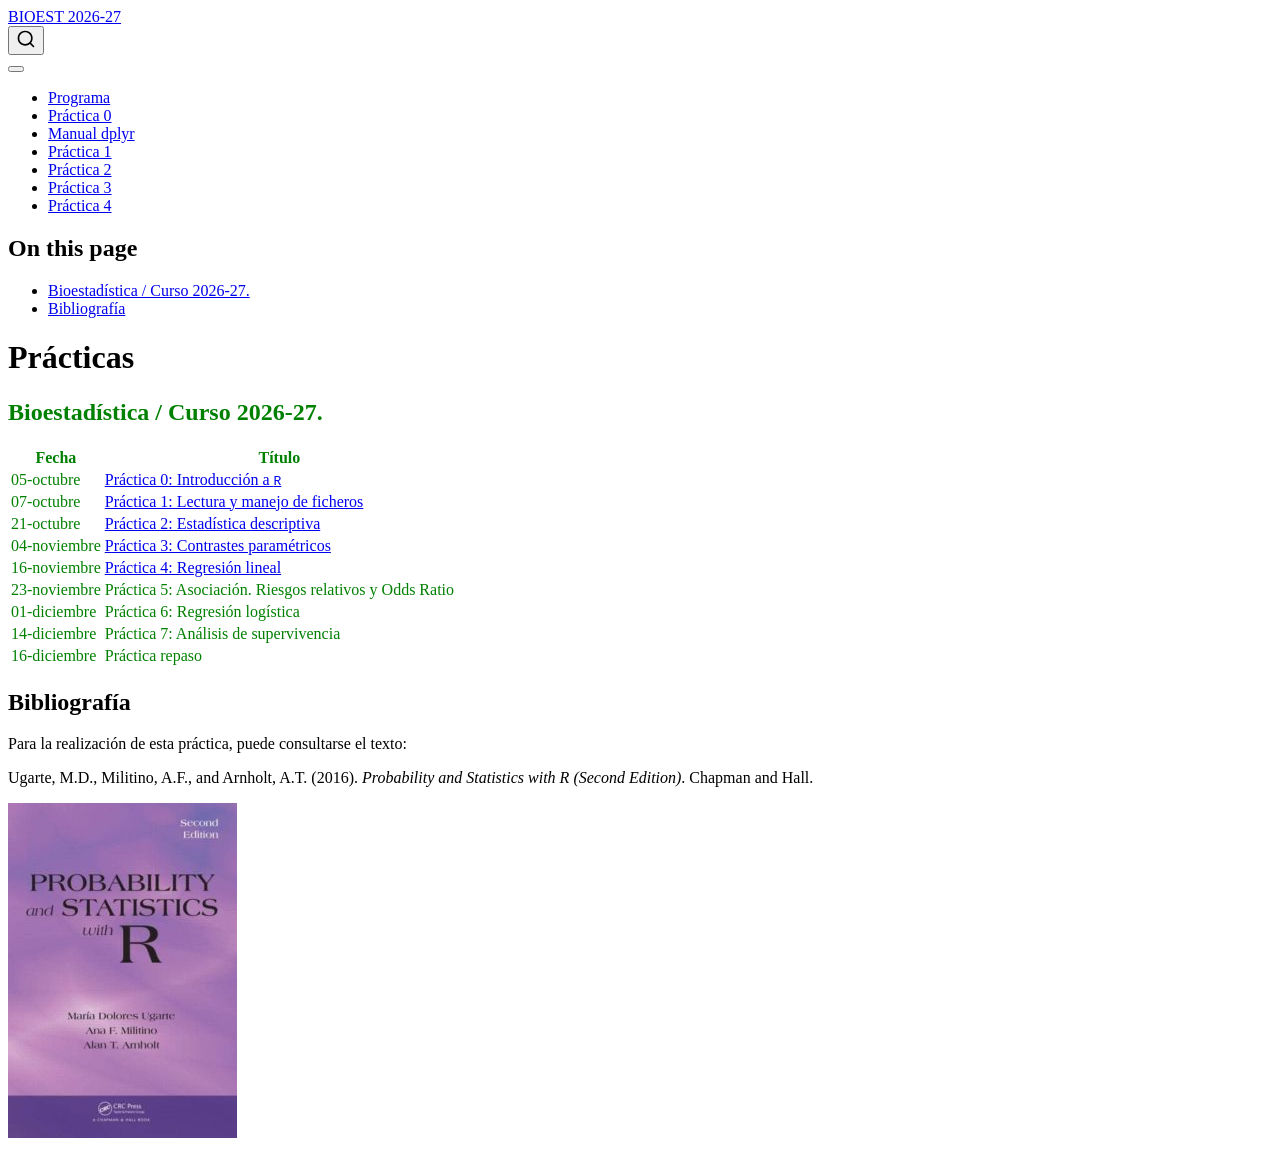
==== commit b15d2d24: "P4: actualizado" ====
--- a/docs/index.html
+++ b/docs/index.html
@@ -2,7 +2,7 @@
 <html xmlns="http://www.w3.org/1999/xhtml" lang="en" xml:lang="en"><head>
 
 <meta charset="utf-8">
-<meta name="generator" content="quarto-1.9.38">
+<meta name="generator" content="quarto-1.10.18">
 
 <meta name="viewport" content="width=device-width, initial-scale=1.0, user-scalable=yes">
 
@@ -12,10 +12,13 @@
 /* Default styles provided by pandoc.
 ** See https://pandoc.org/MANUAL.html#variables-for-html for config info.
 */
-code{white-space: pre-wrap;}
 span.smallcaps{font-variant: small-caps;}
-div.columns{display: flex; gap: min(4vw, 1.5em);}
-div.column{flex: auto; overflow-x: auto;}
+div.columns{display: flex; gap: 1.5em;}
+div.column{flex: auto;}
+@media screen {
+div.columns{gap: min(4vw, 1.5em);}
+div.column{overflow-x: auto;}
+}
 div.hanging-indent{margin-left: 1.5em; text-indent: -1.5em;}
 ul.task-list{list-style: none;}
 ul.task-list li input[type="checkbox"] {
@@ -39,10 +42,10 @@
 <script src="site_libs/quarto-html/tippy.umd.min.js"></script>
 <script src="site_libs/quarto-html/anchor.min.js"></script>
 <link href="site_libs/quarto-html/tippy.css" rel="stylesheet">
-<link href="site_libs/quarto-html/quarto-syntax-highlighting-15634bcf2e68342d4ad2dfa704d543f6.css" rel="stylesheet" id="quarto-text-highlighting-styles">
+<link href="site_libs/quarto-html/quarto-syntax-highlighting-64a204ab8560d761af7679ceaba22944.css" rel="stylesheet" id="quarto-text-highlighting-styles">
 <script src="site_libs/bootstrap/bootstrap.min.js"></script>
 <link href="site_libs/bootstrap/bootstrap-icons.css" rel="stylesheet">
-<link href="site_libs/bootstrap/bootstrap-a0f9fd0d421825b736dc1bbcbcba2219.min.css" rel="stylesheet" append-hash="true" id="quarto-bootstrap" data-mode="light">
+<link href="site_libs/bootstrap/bootstrap-172ba59bd5e0b52282274ba0c0cc16fc.min.css" rel="stylesheet" append-hash="true" id="quarto-bootstrap" data-mode="light">
 <script id="quarto-search-options" type="application/json">{
   "location": "navbar",
   "copy-button": false,
--- a/docs/site_libs/quarto-html/quarto-syntax-highlighting-64a204ab8560d761af7679ceaba22944.css
+++ b/docs/site_libs/quarto-html/quarto-syntax-highlighting-64a204ab8560d761af7679ceaba22944.css
@@ -0,0 +1,236 @@
+/* quarto syntax highlight colors */
+:root {
+  --quarto-hl-ot-color: #003B4F;
+  --quarto-hl-at-color: #657422;
+  --quarto-hl-ss-color: #20794D;
+  --quarto-hl-an-color: #5E5E5E;
+  --quarto-hl-fu-color: #4758AB;
+  --quarto-hl-st-color: #20794D;
+  --quarto-hl-cf-color: #003B4F;
+  --quarto-hl-op-color: #5E5E5E;
+  --quarto-hl-er-color: #AD0000;
+  --quarto-hl-bn-color: #AD0000;
+  --quarto-hl-al-color: #AD0000;
+  --quarto-hl-va-color: #111111;
+  --quarto-hl-bu-color: inherit;
+  --quarto-hl-ex-color: inherit;
+  --quarto-hl-pp-color: #AD0000;
+  --quarto-hl-in-color: #5E5E5E;
+  --quarto-hl-vs-color: #20794D;
+  --quarto-hl-wa-color: #5E5E5E;
+  --quarto-hl-do-color: #5E5E5E;
+  --quarto-hl-im-color: #00769E;
+  --quarto-hl-ch-color: #20794D;
+  --quarto-hl-dt-color: #AD0000;
+  --quarto-hl-fl-color: #AD0000;
+  --quarto-hl-co-color: #5E5E5E;
+  --quarto-hl-cv-color: #5E5E5E;
+  --quarto-hl-cn-color: #8f5902;
+  --quarto-hl-sc-color: #5E5E5E;
+  --quarto-hl-dv-color: #AD0000;
+  --quarto-hl-kw-color: #003B4F;
+}
+
+/* other quarto variables */
+:root {
+  --quarto-font-monospace: SFMono-Regular, Menlo, Monaco, Consolas, "Liberation Mono", "Courier New", monospace;
+}
+
+/* syntax highlight based on Pandoc's rules */
+pre > code.sourceCode > span {
+  color: #003B4F;
+}
+
+code.sourceCode > span {
+  color: #003B4F;
+}
+
+div.sourceCode,
+div.sourceCode pre.sourceCode {
+  color: #003B4F;
+}
+
+/* Normal */
+code span {
+  color: #003B4F;
+}
+
+/* Alert */
+code span.al {
+  color: #AD0000;
+  font-style: inherit;
+}
+
+/* Annotation */
+code span.an {
+  color: #5E5E5E;
+  font-style: inherit;
+}
+
+/* Attribute */
+code span.at {
+  color: #657422;
+  font-style: inherit;
+}
+
+/* BaseN */
+code span.bn {
+  color: #AD0000;
+  font-style: inherit;
+}
+
+/* BuiltIn */
+code span.bu {
+  font-style: inherit;
+}
+
+/* ControlFlow */
+code span.cf {
+  color: #003B4F;
+  font-weight: bold;
+  font-style: inherit;
+}
+
+/* Char */
+code span.ch {
+  color: #20794D;
+  font-style: inherit;
+}
+
+/* Constant */
+code span.cn {
+  color: #8f5902;
+  font-style: inherit;
+}
+
+/* Comment */
+code span.co {
+  color: #5E5E5E;
+  font-style: inherit;
+}
+
+/* CommentVar */
+code span.cv {
+  color: #5E5E5E;
+  font-style: italic;
+}
+
+/* Documentation */
+code span.do {
+  color: #5E5E5E;
+  font-style: italic;
+}
+
+/* DataType */
+code span.dt {
+  color: #AD0000;
+  font-style: inherit;
+}
+
+/* DecVal */
+code span.dv {
+  color: #AD0000;
+  font-style: inherit;
+}
+
+/* Error */
+code span.er {
+  color: #AD0000;
+  font-style: inherit;
+}
+
+/* Extension */
+code span.ex {
+  font-style: inherit;
+}
+
+/* Float */
+code span.fl {
+  color: #AD0000;
+  font-style: inherit;
+}
+
+/* Function */
+code span.fu {
+  color: #4758AB;
+  font-style: inherit;
+}
+
+/* Import */
+code span.im {
+  color: #00769E;
+  font-style: inherit;
+}
+
+/* Information */
+code span.in {
+  color: #5E5E5E;
+  font-style: inherit;
+}
+
+/* Keyword */
+code span.kw {
+  color: #003B4F;
+  font-weight: bold;
+  font-style: inherit;
+}
+
+/* Operator */
+code span.op {
+  color: #5E5E5E;
+  font-style: inherit;
+}
+
+/* Other */
+code span.ot {
+  color: #003B4F;
+  font-style: inherit;
+}
+
+/* Preprocessor */
+code span.pp {
+  color: #AD0000;
+  font-style: inherit;
+}
+
+/* SpecialChar */
+code span.sc {
+  color: #5E5E5E;
+  font-style: inherit;
+}
+
+/* SpecialString */
+code span.ss {
+  color: #20794D;
+  font-style: inherit;
+}
+
+/* String */
+code span.st {
+  color: #20794D;
+  font-style: inherit;
+}
+
+/* Variable */
+code span.va {
+  color: #111111;
+  font-style: inherit;
+}
+
+/* VerbatimString */
+code span.vs {
+  color: #20794D;
+  font-style: inherit;
+}
+
+/* Warning */
+code span.wa {
+  color: #5E5E5E;
+  font-style: italic;
+}
+
+.prevent-inlining {
+  content: "</";
+}
+
+/*# sourceMappingURL=9d8d5bb603a83b8298b89080a598c93b.css.map */
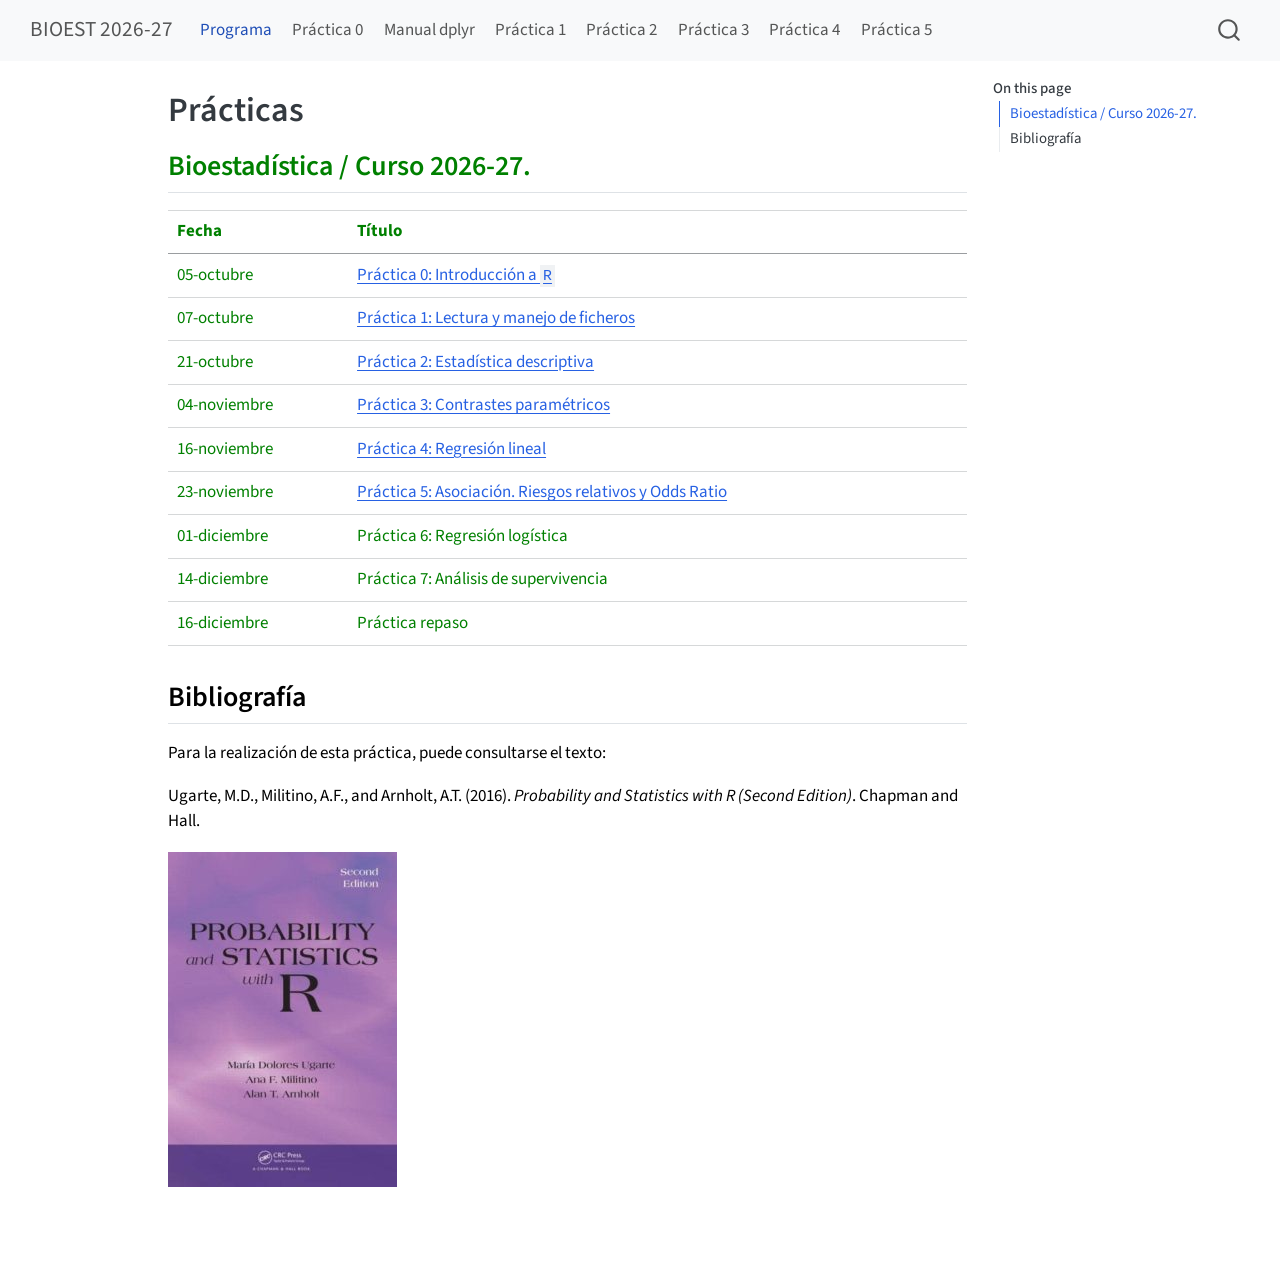
==== commit 07ff8859: "P5 publicada" ====
--- a/docs/index.html
+++ b/docs/index.html
@@ -2,7 +2,7 @@
 <html xmlns="http://www.w3.org/1999/xhtml" lang="en" xml:lang="en"><head>
 
 <meta charset="utf-8">
-<meta name="generator" content="quarto-1.10.18">
+<meta name="generator" content="quarto-1.9.38">
 
 <meta name="viewport" content="width=device-width, initial-scale=1.0, user-scalable=yes">
 
@@ -12,13 +12,10 @@
 /* Default styles provided by pandoc.
 ** See https://pandoc.org/MANUAL.html#variables-for-html for config info.
 */
+code{white-space: pre-wrap;}
 span.smallcaps{font-variant: small-caps;}
-div.columns{display: flex; gap: 1.5em;}
-div.column{flex: auto;}
-@media screen {
-div.columns{gap: min(4vw, 1.5em);}
-div.column{overflow-x: auto;}
-}
+div.columns{display: flex; gap: min(4vw, 1.5em);}
+div.column{flex: auto; overflow-x: auto;}
 div.hanging-indent{margin-left: 1.5em; text-indent: -1.5em;}
 ul.task-list{list-style: none;}
 ul.task-list li input[type="checkbox"] {
@@ -42,10 +39,10 @@
 <script src="site_libs/quarto-html/tippy.umd.min.js"></script>
 <script src="site_libs/quarto-html/anchor.min.js"></script>
 <link href="site_libs/quarto-html/tippy.css" rel="stylesheet">
-<link href="site_libs/quarto-html/quarto-syntax-highlighting-64a204ab8560d761af7679ceaba22944.css" rel="stylesheet" id="quarto-text-highlighting-styles">
+<link href="site_libs/quarto-html/quarto-syntax-highlighting-15634bcf2e68342d4ad2dfa704d543f6.css" rel="stylesheet" id="quarto-text-highlighting-styles">
 <script src="site_libs/bootstrap/bootstrap.min.js"></script>
 <link href="site_libs/bootstrap/bootstrap-icons.css" rel="stylesheet">
-<link href="site_libs/bootstrap/bootstrap-172ba59bd5e0b52282274ba0c0cc16fc.min.css" rel="stylesheet" append-hash="true" id="quarto-bootstrap" data-mode="light">
+<link href="site_libs/bootstrap/bootstrap-a0f9fd0d421825b736dc1bbcbcba2219.min.css" rel="stylesheet" append-hash="true" id="quarto-bootstrap" data-mode="light">
 <script id="quarto-search-options" type="application/json">{
   "location": "navbar",
   "copy-button": false,
@@ -123,6 +120,10 @@
     <a class="nav-link" href="./Practica4.html"> 
 <span class="menu-text">Práctica 4</span></a>
   </li>  
+  <li class="nav-item">
+    <a class="nav-link" href="./Practica5.html"> 
+<span class="menu-text">Práctica 5</span></a>
+  </li>  
 </ul>
           </div> <!-- /navcollapse -->
             <div class="quarto-navbar-tools">
@@ -198,7 +199,7 @@
 </tr>
 <tr class="even">
 <td>23-noviembre</td>
-<td>Práctica 5: Asociación. Riesgos relativos y Odds Ratio</td>
+<td><a href="./Practica5.html">Práctica 5: Asociación. Riesgos relativos y Odds Ratio</a></td>
 </tr>
 <tr class="odd">
 <td>01-diciembre</td>
--- a/docs/site_libs/quarto-html/quarto-syntax-highlighting-15634bcf2e68342d4ad2dfa704d543f6.css
+++ b/docs/site_libs/quarto-html/quarto-syntax-highlighting-15634bcf2e68342d4ad2dfa704d543f6.css
@@ -0,0 +1,236 @@
+/* quarto syntax highlight colors */
+:root {
+  --quarto-hl-ot-color: #003B4F;
+  --quarto-hl-at-color: #657422;
+  --quarto-hl-ss-color: #20794D;
+  --quarto-hl-an-color: #5E5E5E;
+  --quarto-hl-fu-color: #4758AB;
+  --quarto-hl-st-color: #20794D;
+  --quarto-hl-cf-color: #003B4F;
+  --quarto-hl-op-color: #5E5E5E;
+  --quarto-hl-er-color: #AD0000;
+  --quarto-hl-bn-color: #AD0000;
+  --quarto-hl-al-color: #AD0000;
+  --quarto-hl-va-color: #111111;
+  --quarto-hl-bu-color: inherit;
+  --quarto-hl-ex-color: inherit;
+  --quarto-hl-pp-color: #AD0000;
+  --quarto-hl-in-color: #5E5E5E;
+  --quarto-hl-vs-color: #20794D;
+  --quarto-hl-wa-color: #5E5E5E;
+  --quarto-hl-do-color: #5E5E5E;
+  --quarto-hl-im-color: #00769E;
+  --quarto-hl-ch-color: #20794D;
+  --quarto-hl-dt-color: #AD0000;
+  --quarto-hl-fl-color: #AD0000;
+  --quarto-hl-co-color: #5E5E5E;
+  --quarto-hl-cv-color: #5E5E5E;
+  --quarto-hl-cn-color: #8f5902;
+  --quarto-hl-sc-color: #5E5E5E;
+  --quarto-hl-dv-color: #AD0000;
+  --quarto-hl-kw-color: #003B4F;
+}
+
+/* other quarto variables */
+:root {
+  --quarto-font-monospace: SFMono-Regular, Menlo, Monaco, Consolas, "Liberation Mono", "Courier New", monospace;
+}
+
+/* syntax highlight based on Pandoc's rules */
+pre > code.sourceCode > span {
+  color: #003B4F;
+}
+
+code.sourceCode > span {
+  color: #003B4F;
+}
+
+div.sourceCode,
+div.sourceCode pre.sourceCode {
+  color: #003B4F;
+}
+
+/* Normal */
+code span {
+  color: #003B4F;
+}
+
+/* Alert */
+code span.al {
+  color: #AD0000;
+  font-style: inherit;
+}
+
+/* Annotation */
+code span.an {
+  color: #5E5E5E;
+  font-style: inherit;
+}
+
+/* Attribute */
+code span.at {
+  color: #657422;
+  font-style: inherit;
+}
+
+/* BaseN */
+code span.bn {
+  color: #AD0000;
+  font-style: inherit;
+}
+
+/* BuiltIn */
+code span.bu {
+  font-style: inherit;
+}
+
+/* ControlFlow */
+code span.cf {
+  color: #003B4F;
+  font-weight: bold;
+  font-style: inherit;
+}
+
+/* Char */
+code span.ch {
+  color: #20794D;
+  font-style: inherit;
+}
+
+/* Constant */
+code span.cn {
+  color: #8f5902;
+  font-style: inherit;
+}
+
+/* Comment */
+code span.co {
+  color: #5E5E5E;
+  font-style: inherit;
+}
+
+/* CommentVar */
+code span.cv {
+  color: #5E5E5E;
+  font-style: italic;
+}
+
+/* Documentation */
+code span.do {
+  color: #5E5E5E;
+  font-style: italic;
+}
+
+/* DataType */
+code span.dt {
+  color: #AD0000;
+  font-style: inherit;
+}
+
+/* DecVal */
+code span.dv {
+  color: #AD0000;
+  font-style: inherit;
+}
+
+/* Error */
+code span.er {
+  color: #AD0000;
+  font-style: inherit;
+}
+
+/* Extension */
+code span.ex {
+  font-style: inherit;
+}
+
+/* Float */
+code span.fl {
+  color: #AD0000;
+  font-style: inherit;
+}
+
+/* Function */
+code span.fu {
+  color: #4758AB;
+  font-style: inherit;
+}
+
+/* Import */
+code span.im {
+  color: #00769E;
+  font-style: inherit;
+}
+
+/* Information */
+code span.in {
+  color: #5E5E5E;
+  font-style: inherit;
+}
+
+/* Keyword */
+code span.kw {
+  color: #003B4F;
+  font-weight: bold;
+  font-style: inherit;
+}
+
+/* Operator */
+code span.op {
+  color: #5E5E5E;
+  font-style: inherit;
+}
+
+/* Other */
+code span.ot {
+  color: #003B4F;
+  font-style: inherit;
+}
+
+/* Preprocessor */
+code span.pp {
+  color: #AD0000;
+  font-style: inherit;
+}
+
+/* SpecialChar */
+code span.sc {
+  color: #5E5E5E;
+  font-style: inherit;
+}
+
+/* SpecialString */
+code span.ss {
+  color: #20794D;
+  font-style: inherit;
+}
+
+/* String */
+code span.st {
+  color: #20794D;
+  font-style: inherit;
+}
+
+/* Variable */
+code span.va {
+  color: #111111;
+  font-style: inherit;
+}
+
+/* VerbatimString */
+code span.vs {
+  color: #20794D;
+  font-style: inherit;
+}
+
+/* Warning */
+code span.wa {
+  color: #5E5E5E;
+  font-style: italic;
+}
+
+.prevent-inlining {
+  content: "</";
+}
+
+/*# sourceMappingURL=f23921c56f73e400b49028c9186a1aa0.css.map */
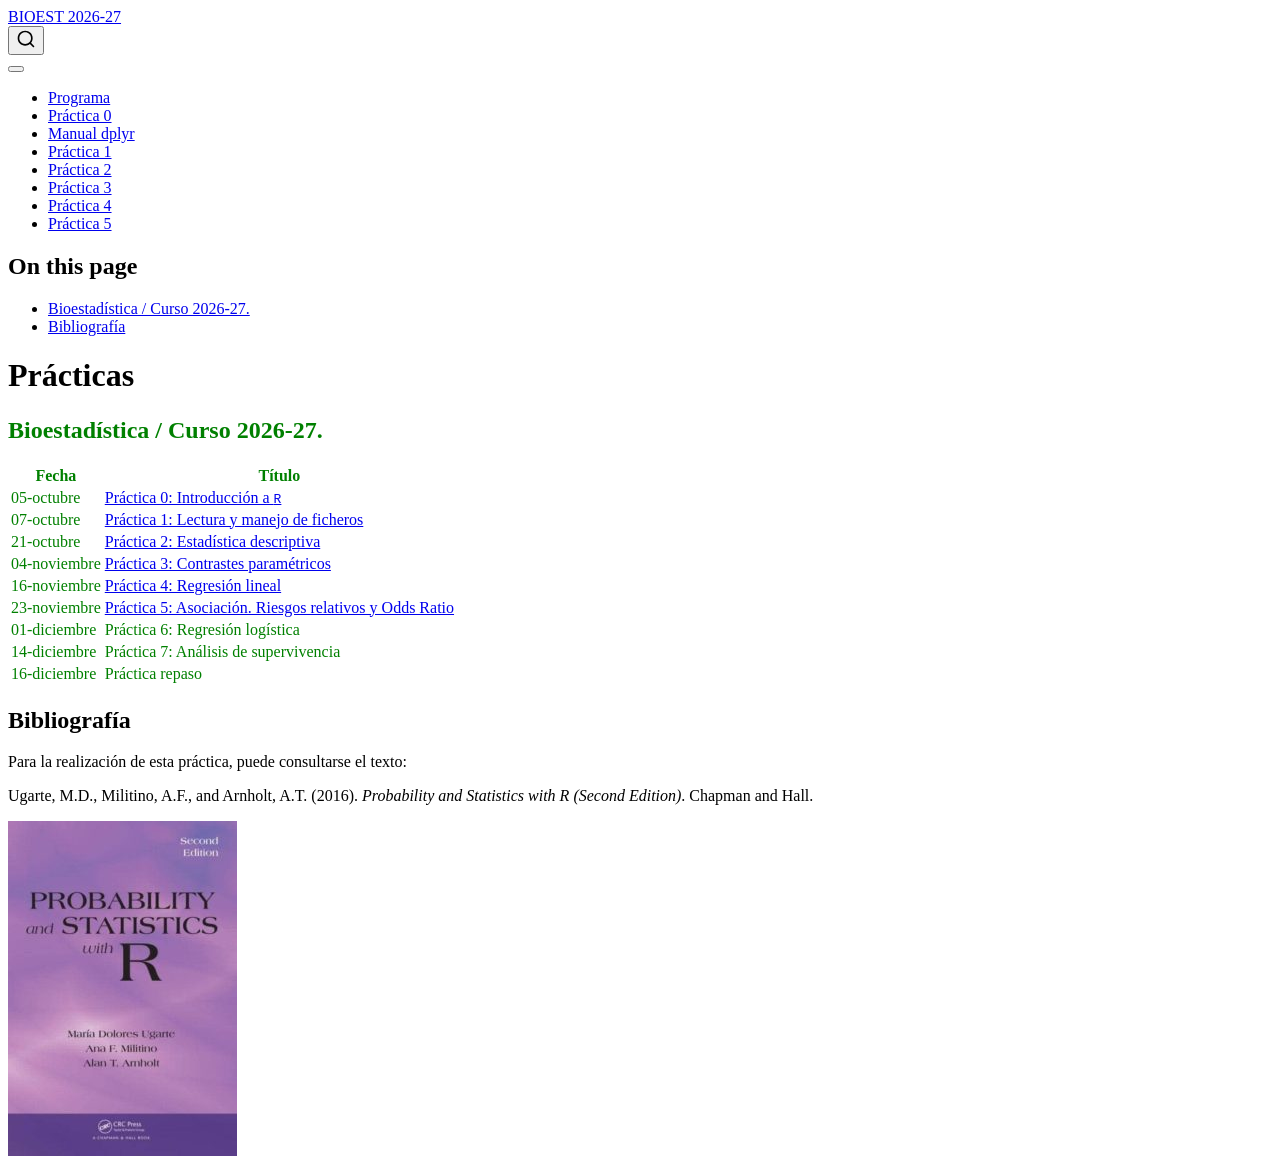
==== commit c7c6d03d: "P5: soluciones" ====
--- a/docs/index.html
+++ b/docs/index.html
@@ -2,7 +2,7 @@
 <html xmlns="http://www.w3.org/1999/xhtml" lang="en" xml:lang="en"><head>
 
 <meta charset="utf-8">
-<meta name="generator" content="quarto-1.9.38">
+<meta name="generator" content="quarto-1.10.18">
 
 <meta name="viewport" content="width=device-width, initial-scale=1.0, user-scalable=yes">
 
@@ -12,10 +12,13 @@
 /* Default styles provided by pandoc.
 ** See https://pandoc.org/MANUAL.html#variables-for-html for config info.
 */
-code{white-space: pre-wrap;}
 span.smallcaps{font-variant: small-caps;}
-div.columns{display: flex; gap: min(4vw, 1.5em);}
-div.column{flex: auto; overflow-x: auto;}
+div.columns{display: flex; gap: 1.5em;}
+div.column{flex: auto;}
+@media screen {
+div.columns{gap: min(4vw, 1.5em);}
+div.column{overflow-x: auto;}
+}
 div.hanging-indent{margin-left: 1.5em; text-indent: -1.5em;}
 ul.task-list{list-style: none;}
 ul.task-list li input[type="checkbox"] {
@@ -39,10 +42,10 @@
 <script src="site_libs/quarto-html/tippy.umd.min.js"></script>
 <script src="site_libs/quarto-html/anchor.min.js"></script>
 <link href="site_libs/quarto-html/tippy.css" rel="stylesheet">
-<link href="site_libs/quarto-html/quarto-syntax-highlighting-15634bcf2e68342d4ad2dfa704d543f6.css" rel="stylesheet" id="quarto-text-highlighting-styles">
+<link href="site_libs/quarto-html/quarto-syntax-highlighting-64a204ab8560d761af7679ceaba22944.css" rel="stylesheet" id="quarto-text-highlighting-styles">
 <script src="site_libs/bootstrap/bootstrap.min.js"></script>
 <link href="site_libs/bootstrap/bootstrap-icons.css" rel="stylesheet">
-<link href="site_libs/bootstrap/bootstrap-a0f9fd0d421825b736dc1bbcbcba2219.min.css" rel="stylesheet" append-hash="true" id="quarto-bootstrap" data-mode="light">
+<link href="site_libs/bootstrap/bootstrap-172ba59bd5e0b52282274ba0c0cc16fc.min.css" rel="stylesheet" append-hash="true" id="quarto-bootstrap" data-mode="light">
 <script id="quarto-search-options" type="application/json">{
   "location": "navbar",
   "copy-button": false,
--- a/docs/site_libs/quarto-html/quarto-syntax-highlighting-64a204ab8560d761af7679ceaba22944.css
+++ b/docs/site_libs/quarto-html/quarto-syntax-highlighting-64a204ab8560d761af7679ceaba22944.css
@@ -0,0 +1,236 @@
+/* quarto syntax highlight colors */
+:root {
+  --quarto-hl-ot-color: #003B4F;
+  --quarto-hl-at-color: #657422;
+  --quarto-hl-ss-color: #20794D;
+  --quarto-hl-an-color: #5E5E5E;
+  --quarto-hl-fu-color: #4758AB;
+  --quarto-hl-st-color: #20794D;
+  --quarto-hl-cf-color: #003B4F;
+  --quarto-hl-op-color: #5E5E5E;
+  --quarto-hl-er-color: #AD0000;
+  --quarto-hl-bn-color: #AD0000;
+  --quarto-hl-al-color: #AD0000;
+  --quarto-hl-va-color: #111111;
+  --quarto-hl-bu-color: inherit;
+  --quarto-hl-ex-color: inherit;
+  --quarto-hl-pp-color: #AD0000;
+  --quarto-hl-in-color: #5E5E5E;
+  --quarto-hl-vs-color: #20794D;
+  --quarto-hl-wa-color: #5E5E5E;
+  --quarto-hl-do-color: #5E5E5E;
+  --quarto-hl-im-color: #00769E;
+  --quarto-hl-ch-color: #20794D;
+  --quarto-hl-dt-color: #AD0000;
+  --quarto-hl-fl-color: #AD0000;
+  --quarto-hl-co-color: #5E5E5E;
+  --quarto-hl-cv-color: #5E5E5E;
+  --quarto-hl-cn-color: #8f5902;
+  --quarto-hl-sc-color: #5E5E5E;
+  --quarto-hl-dv-color: #AD0000;
+  --quarto-hl-kw-color: #003B4F;
+}
+
+/* other quarto variables */
+:root {
+  --quarto-font-monospace: SFMono-Regular, Menlo, Monaco, Consolas, "Liberation Mono", "Courier New", monospace;
+}
+
+/* syntax highlight based on Pandoc's rules */
+pre > code.sourceCode > span {
+  color: #003B4F;
+}
+
+code.sourceCode > span {
+  color: #003B4F;
+}
+
+div.sourceCode,
+div.sourceCode pre.sourceCode {
+  color: #003B4F;
+}
+
+/* Normal */
+code span {
+  color: #003B4F;
+}
+
+/* Alert */
+code span.al {
+  color: #AD0000;
+  font-style: inherit;
+}
+
+/* Annotation */
+code span.an {
+  color: #5E5E5E;
+  font-style: inherit;
+}
+
+/* Attribute */
+code span.at {
+  color: #657422;
+  font-style: inherit;
+}
+
+/* BaseN */
+code span.bn {
+  color: #AD0000;
+  font-style: inherit;
+}
+
+/* BuiltIn */
+code span.bu {
+  font-style: inherit;
+}
+
+/* ControlFlow */
+code span.cf {
+  color: #003B4F;
+  font-weight: bold;
+  font-style: inherit;
+}
+
+/* Char */
+code span.ch {
+  color: #20794D;
+  font-style: inherit;
+}
+
+/* Constant */
+code span.cn {
+  color: #8f5902;
+  font-style: inherit;
+}
+
+/* Comment */
+code span.co {
+  color: #5E5E5E;
+  font-style: inherit;
+}
+
+/* CommentVar */
+code span.cv {
+  color: #5E5E5E;
+  font-style: italic;
+}
+
+/* Documentation */
+code span.do {
+  color: #5E5E5E;
+  font-style: italic;
+}
+
+/* DataType */
+code span.dt {
+  color: #AD0000;
+  font-style: inherit;
+}
+
+/* DecVal */
+code span.dv {
+  color: #AD0000;
+  font-style: inherit;
+}
+
+/* Error */
+code span.er {
+  color: #AD0000;
+  font-style: inherit;
+}
+
+/* Extension */
+code span.ex {
+  font-style: inherit;
+}
+
+/* Float */
+code span.fl {
+  color: #AD0000;
+  font-style: inherit;
+}
+
+/* Function */
+code span.fu {
+  color: #4758AB;
+  font-style: inherit;
+}
+
+/* Import */
+code span.im {
+  color: #00769E;
+  font-style: inherit;
+}
+
+/* Information */
+code span.in {
+  color: #5E5E5E;
+  font-style: inherit;
+}
+
+/* Keyword */
+code span.kw {
+  color: #003B4F;
+  font-weight: bold;
+  font-style: inherit;
+}
+
+/* Operator */
+code span.op {
+  color: #5E5E5E;
+  font-style: inherit;
+}
+
+/* Other */
+code span.ot {
+  color: #003B4F;
+  font-style: inherit;
+}
+
+/* Preprocessor */
+code span.pp {
+  color: #AD0000;
+  font-style: inherit;
+}
+
+/* SpecialChar */
+code span.sc {
+  color: #5E5E5E;
+  font-style: inherit;
+}
+
+/* SpecialString */
+code span.ss {
+  color: #20794D;
+  font-style: inherit;
+}
+
+/* String */
+code span.st {
+  color: #20794D;
+  font-style: inherit;
+}
+
+/* Variable */
+code span.va {
+  color: #111111;
+  font-style: inherit;
+}
+
+/* VerbatimString */
+code span.vs {
+  color: #20794D;
+  font-style: inherit;
+}
+
+/* Warning */
+code span.wa {
+  color: #5E5E5E;
+  font-style: italic;
+}
+
+.prevent-inlining {
+  content: "</";
+}
+
+/*# sourceMappingURL=9d8d5bb603a83b8298b89080a598c93b.css.map */
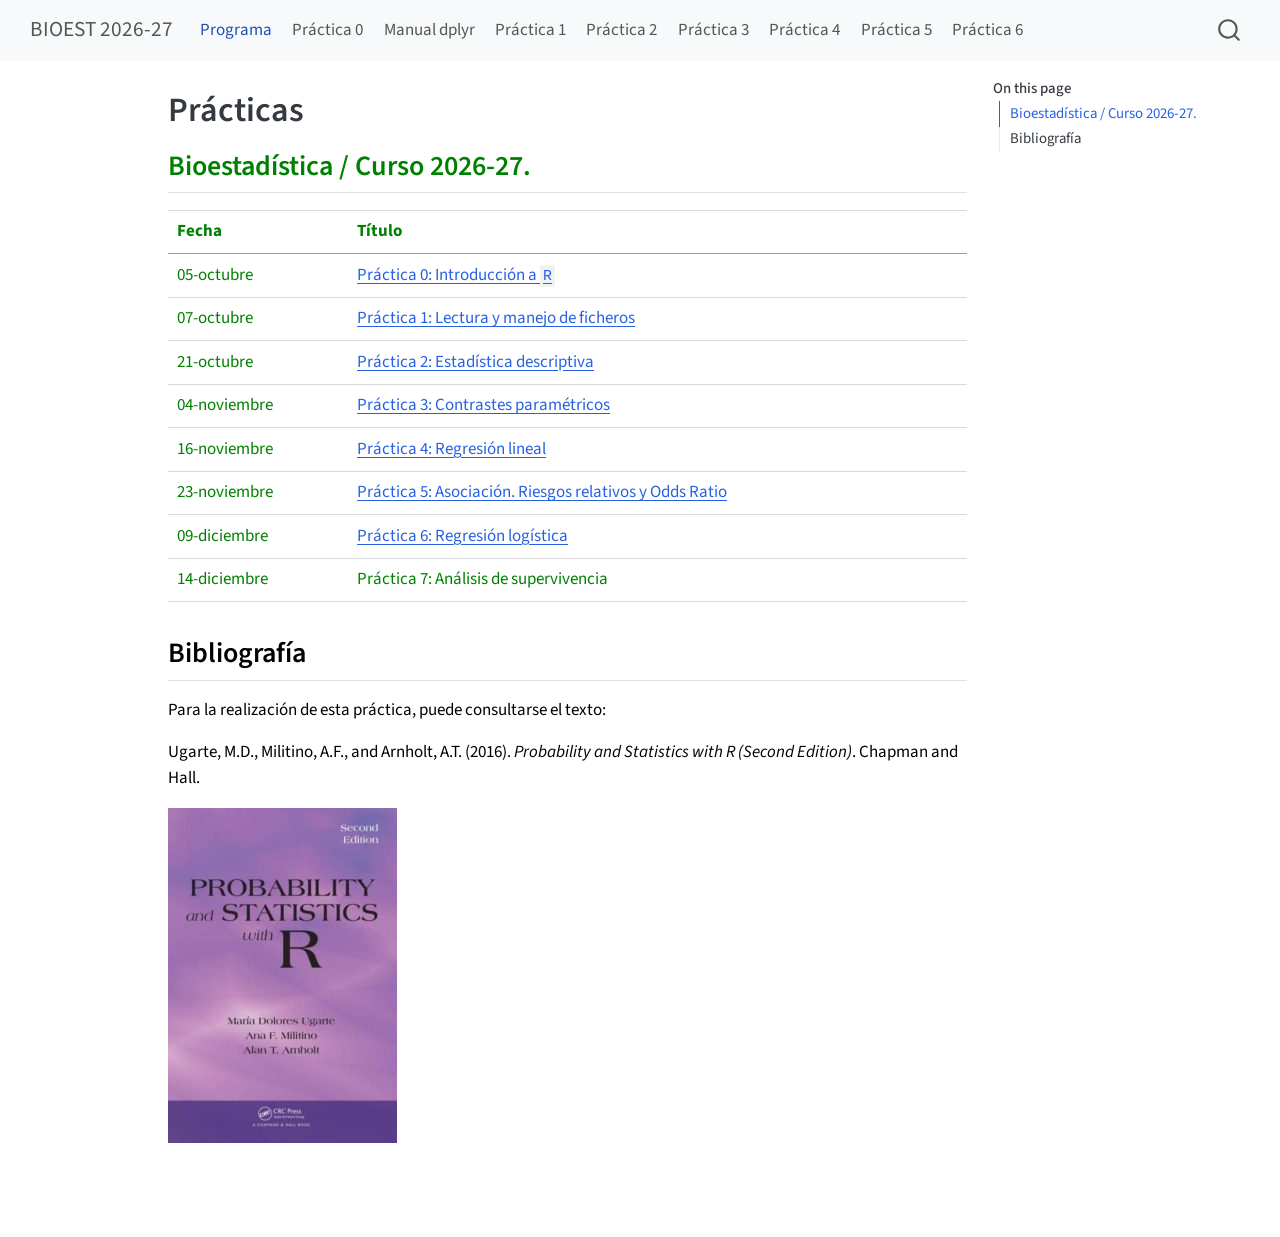
==== commit 9a2463d3: "P6: actualizado" ====
--- a/docs/index.html
+++ b/docs/index.html
@@ -2,7 +2,7 @@
 <html xmlns="http://www.w3.org/1999/xhtml" lang="en" xml:lang="en"><head>
 
 <meta charset="utf-8">
-<meta name="generator" content="quarto-1.10.18">
+<meta name="generator" content="quarto-1.9.38">
 
 <meta name="viewport" content="width=device-width, initial-scale=1.0, user-scalable=yes">
 
@@ -12,13 +12,10 @@
 /* Default styles provided by pandoc.
 ** See https://pandoc.org/MANUAL.html#variables-for-html for config info.
 */
+code{white-space: pre-wrap;}
 span.smallcaps{font-variant: small-caps;}
-div.columns{display: flex; gap: 1.5em;}
-div.column{flex: auto;}
-@media screen {
-div.columns{gap: min(4vw, 1.5em);}
-div.column{overflow-x: auto;}
-}
+div.columns{display: flex; gap: min(4vw, 1.5em);}
+div.column{flex: auto; overflow-x: auto;}
 div.hanging-indent{margin-left: 1.5em; text-indent: -1.5em;}
 ul.task-list{list-style: none;}
 ul.task-list li input[type="checkbox"] {
@@ -42,10 +39,10 @@
 <script src="site_libs/quarto-html/tippy.umd.min.js"></script>
 <script src="site_libs/quarto-html/anchor.min.js"></script>
 <link href="site_libs/quarto-html/tippy.css" rel="stylesheet">
-<link href="site_libs/quarto-html/quarto-syntax-highlighting-64a204ab8560d761af7679ceaba22944.css" rel="stylesheet" id="quarto-text-highlighting-styles">
+<link href="site_libs/quarto-html/quarto-syntax-highlighting-15634bcf2e68342d4ad2dfa704d543f6.css" rel="stylesheet" id="quarto-text-highlighting-styles">
 <script src="site_libs/bootstrap/bootstrap.min.js"></script>
 <link href="site_libs/bootstrap/bootstrap-icons.css" rel="stylesheet">
-<link href="site_libs/bootstrap/bootstrap-172ba59bd5e0b52282274ba0c0cc16fc.min.css" rel="stylesheet" append-hash="true" id="quarto-bootstrap" data-mode="light">
+<link href="site_libs/bootstrap/bootstrap-a0f9fd0d421825b736dc1bbcbcba2219.min.css" rel="stylesheet" append-hash="true" id="quarto-bootstrap" data-mode="light">
 <script id="quarto-search-options" type="application/json">{
   "location": "navbar",
   "copy-button": false,
@@ -127,6 +124,10 @@
     <a class="nav-link" href="./Practica5.html"> 
 <span class="menu-text">Práctica 5</span></a>
   </li>  
+  <li class="nav-item">
+    <a class="nav-link" href="./Practica6.html"> 
+<span class="menu-text">Práctica 6</span></a>
+  </li>  
 </ul>
           </div> <!-- /navcollapse -->
             <div class="quarto-navbar-tools">
@@ -205,16 +206,12 @@
 <td><a href="./Practica5.html">Práctica 5: Asociación. Riesgos relativos y Odds Ratio</a></td>
 </tr>
 <tr class="odd">
-<td>01-diciembre</td>
-<td>Práctica 6: Regresión logística</td>
+<td>09-diciembre</td>
+<td><a href="./Practica6.html">Práctica 6: Regresión logística</a></td>
 </tr>
 <tr class="even">
 <td>14-diciembre</td>
 <td>Práctica 7: Análisis de supervivencia</td>
-</tr>
-<tr class="odd">
-<td>16-diciembre</td>
-<td>Práctica repaso</td>
 </tr>
 </tbody>
 </table>
--- a/docs/site_libs/quarto-html/quarto-syntax-highlighting-15634bcf2e68342d4ad2dfa704d543f6.css
+++ b/docs/site_libs/quarto-html/quarto-syntax-highlighting-15634bcf2e68342d4ad2dfa704d543f6.css
@@ -0,0 +1,236 @@
+/* quarto syntax highlight colors */
+:root {
+  --quarto-hl-ot-color: #003B4F;
+  --quarto-hl-at-color: #657422;
+  --quarto-hl-ss-color: #20794D;
+  --quarto-hl-an-color: #5E5E5E;
+  --quarto-hl-fu-color: #4758AB;
+  --quarto-hl-st-color: #20794D;
+  --quarto-hl-cf-color: #003B4F;
+  --quarto-hl-op-color: #5E5E5E;
+  --quarto-hl-er-color: #AD0000;
+  --quarto-hl-bn-color: #AD0000;
+  --quarto-hl-al-color: #AD0000;
+  --quarto-hl-va-color: #111111;
+  --quarto-hl-bu-color: inherit;
+  --quarto-hl-ex-color: inherit;
+  --quarto-hl-pp-color: #AD0000;
+  --quarto-hl-in-color: #5E5E5E;
+  --quarto-hl-vs-color: #20794D;
+  --quarto-hl-wa-color: #5E5E5E;
+  --quarto-hl-do-color: #5E5E5E;
+  --quarto-hl-im-color: #00769E;
+  --quarto-hl-ch-color: #20794D;
+  --quarto-hl-dt-color: #AD0000;
+  --quarto-hl-fl-color: #AD0000;
+  --quarto-hl-co-color: #5E5E5E;
+  --quarto-hl-cv-color: #5E5E5E;
+  --quarto-hl-cn-color: #8f5902;
+  --quarto-hl-sc-color: #5E5E5E;
+  --quarto-hl-dv-color: #AD0000;
+  --quarto-hl-kw-color: #003B4F;
+}
+
+/* other quarto variables */
+:root {
+  --quarto-font-monospace: SFMono-Regular, Menlo, Monaco, Consolas, "Liberation Mono", "Courier New", monospace;
+}
+
+/* syntax highlight based on Pandoc's rules */
+pre > code.sourceCode > span {
+  color: #003B4F;
+}
+
+code.sourceCode > span {
+  color: #003B4F;
+}
+
+div.sourceCode,
+div.sourceCode pre.sourceCode {
+  color: #003B4F;
+}
+
+/* Normal */
+code span {
+  color: #003B4F;
+}
+
+/* Alert */
+code span.al {
+  color: #AD0000;
+  font-style: inherit;
+}
+
+/* Annotation */
+code span.an {
+  color: #5E5E5E;
+  font-style: inherit;
+}
+
+/* Attribute */
+code span.at {
+  color: #657422;
+  font-style: inherit;
+}
+
+/* BaseN */
+code span.bn {
+  color: #AD0000;
+  font-style: inherit;
+}
+
+/* BuiltIn */
+code span.bu {
+  font-style: inherit;
+}
+
+/* ControlFlow */
+code span.cf {
+  color: #003B4F;
+  font-weight: bold;
+  font-style: inherit;
+}
+
+/* Char */
+code span.ch {
+  color: #20794D;
+  font-style: inherit;
+}
+
+/* Constant */
+code span.cn {
+  color: #8f5902;
+  font-style: inherit;
+}
+
+/* Comment */
+code span.co {
+  color: #5E5E5E;
+  font-style: inherit;
+}
+
+/* CommentVar */
+code span.cv {
+  color: #5E5E5E;
+  font-style: italic;
+}
+
+/* Documentation */
+code span.do {
+  color: #5E5E5E;
+  font-style: italic;
+}
+
+/* DataType */
+code span.dt {
+  color: #AD0000;
+  font-style: inherit;
+}
+
+/* DecVal */
+code span.dv {
+  color: #AD0000;
+  font-style: inherit;
+}
+
+/* Error */
+code span.er {
+  color: #AD0000;
+  font-style: inherit;
+}
+
+/* Extension */
+code span.ex {
+  font-style: inherit;
+}
+
+/* Float */
+code span.fl {
+  color: #AD0000;
+  font-style: inherit;
+}
+
+/* Function */
+code span.fu {
+  color: #4758AB;
+  font-style: inherit;
+}
+
+/* Import */
+code span.im {
+  color: #00769E;
+  font-style: inherit;
+}
+
+/* Information */
+code span.in {
+  color: #5E5E5E;
+  font-style: inherit;
+}
+
+/* Keyword */
+code span.kw {
+  color: #003B4F;
+  font-weight: bold;
+  font-style: inherit;
+}
+
+/* Operator */
+code span.op {
+  color: #5E5E5E;
+  font-style: inherit;
+}
+
+/* Other */
+code span.ot {
+  color: #003B4F;
+  font-style: inherit;
+}
+
+/* Preprocessor */
+code span.pp {
+  color: #AD0000;
+  font-style: inherit;
+}
+
+/* SpecialChar */
+code span.sc {
+  color: #5E5E5E;
+  font-style: inherit;
+}
+
+/* SpecialString */
+code span.ss {
+  color: #20794D;
+  font-style: inherit;
+}
+
+/* String */
+code span.st {
+  color: #20794D;
+  font-style: inherit;
+}
+
+/* Variable */
+code span.va {
+  color: #111111;
+  font-style: inherit;
+}
+
+/* VerbatimString */
+code span.vs {
+  color: #20794D;
+  font-style: inherit;
+}
+
+/* Warning */
+code span.wa {
+  color: #5E5E5E;
+  font-style: italic;
+}
+
+.prevent-inlining {
+  content: "</";
+}
+
+/*# sourceMappingURL=f23921c56f73e400b49028c9186a1aa0.css.map */
